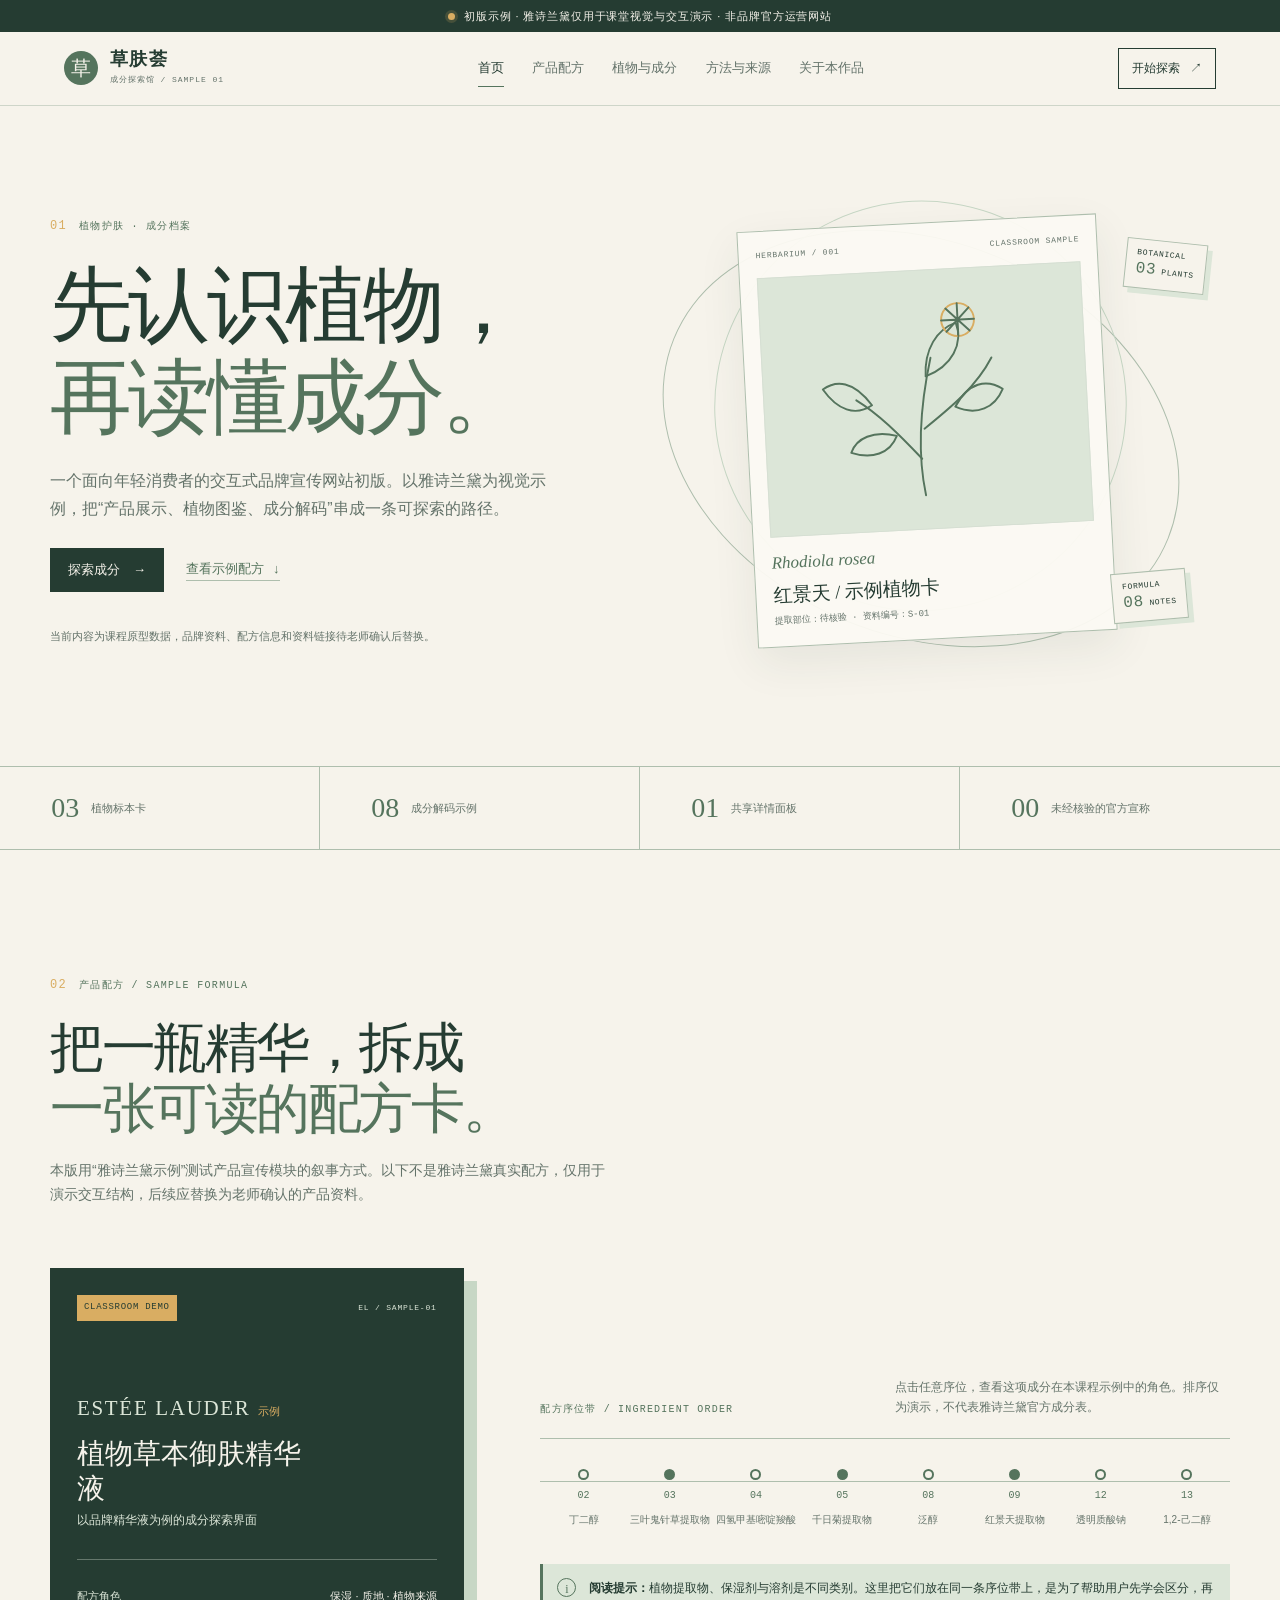
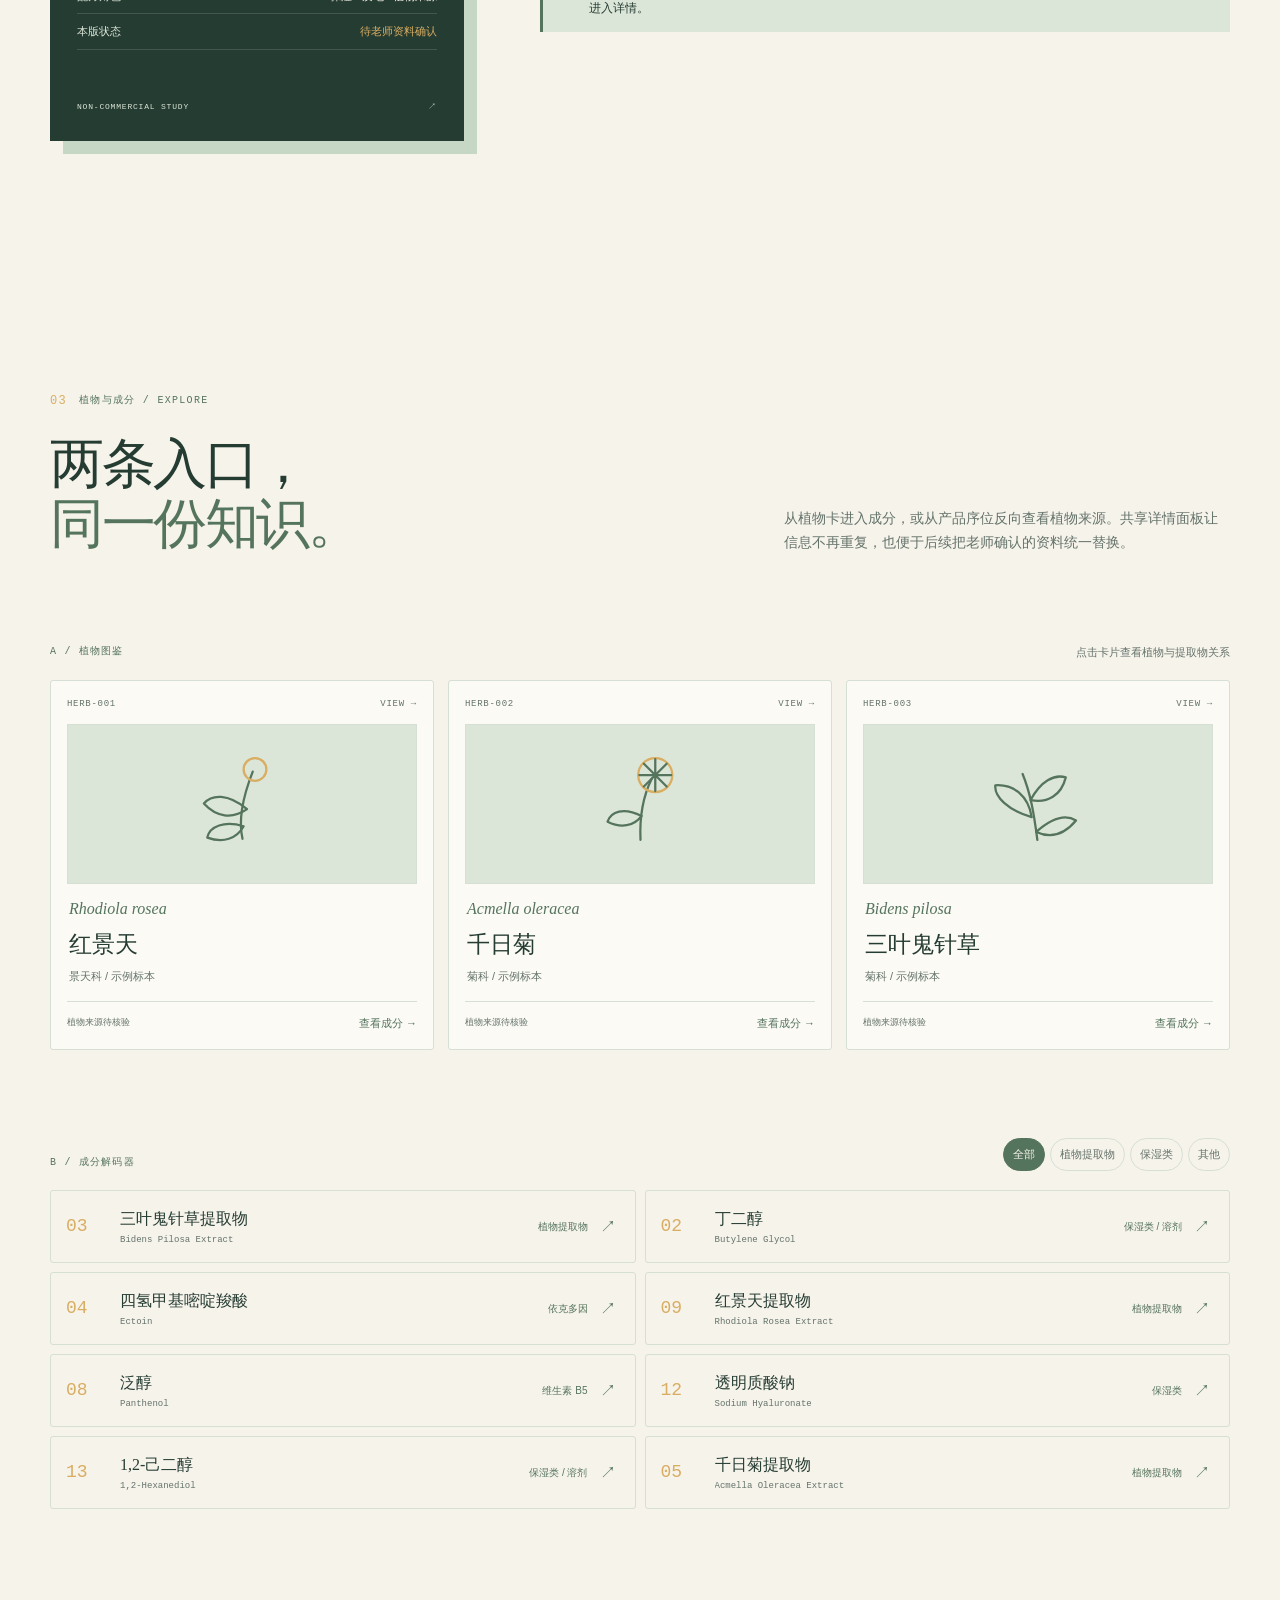
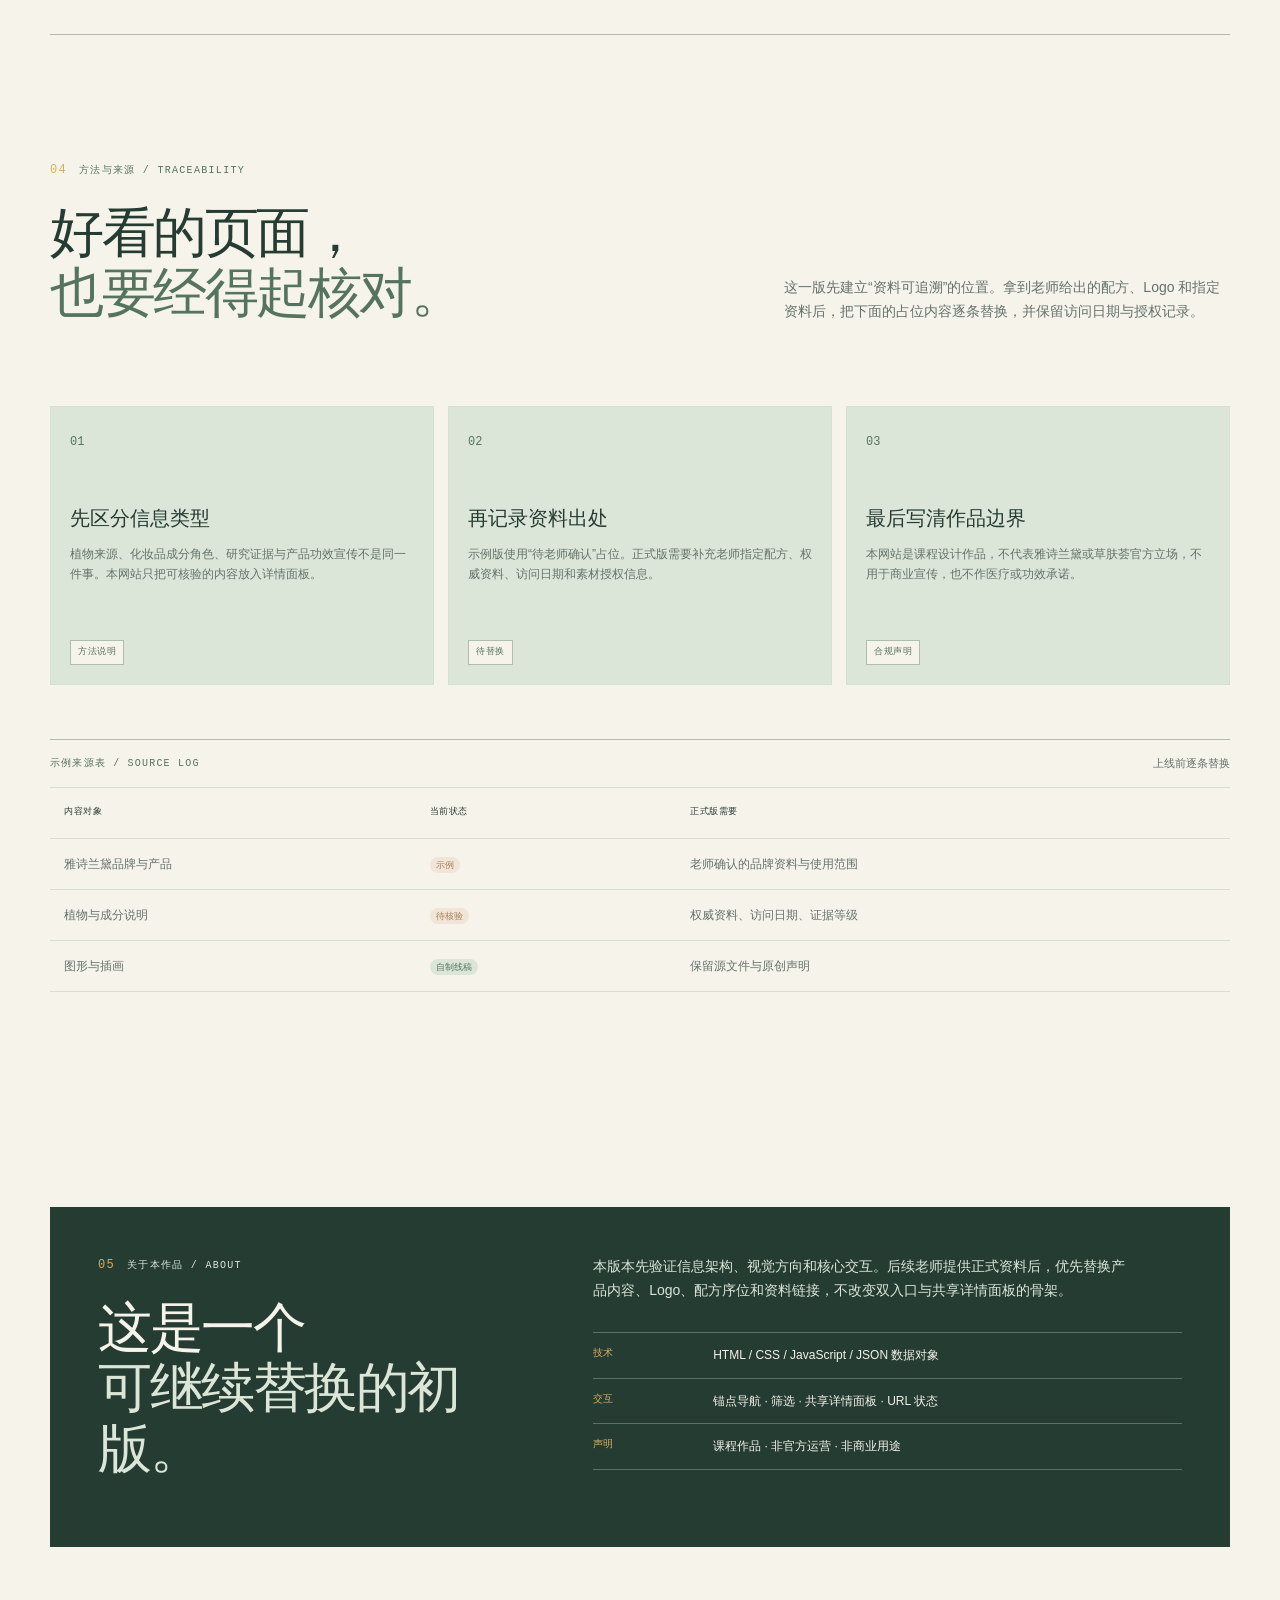
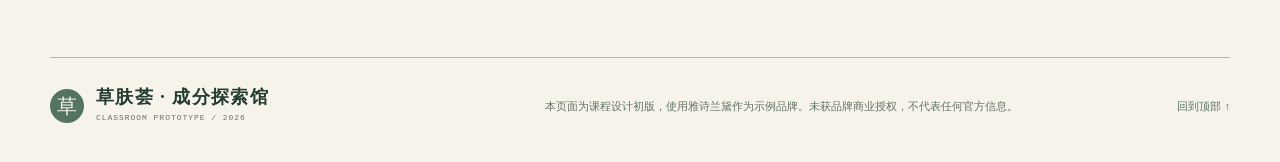
==== index.html @ 0774226e "Add files via upload" ====
<!doctype html>
<html lang="zh-CN">
  <head>
    <meta charset="utf-8" />
    <meta name="viewport" content="width=device-width, initial-scale=1" />
    <meta name="robots" content="noindex,nofollow" />
    <meta name="description" content="草肤荟·成分探索馆初版：以雅诗兰黛为示例的植物护肤品牌宣传网站交互原型。" />
    <title>草肤荟 · 成分探索馆｜初版示例</title>
    <link rel="stylesheet" href="styles.css" />
  </head>
  <body>
    <div class="demo-banner">
      <span class="status-dot" aria-hidden="true"></span>
      初版示例 · 雅诗兰黛仅用于课堂视觉与交互演示 · 非品牌官方运营网站
    </div>

    <header class="site-header" data-header>
      <a class="brand-lockup" href="#top" aria-label="回到首页">
        <span class="brand-mark" aria-hidden="true">草</span>
        <span>
          <strong>草肤荟</strong>
          <small>成分探索馆 / SAMPLE 01</small>
        </span>
      </a>
      <nav class="main-nav" aria-label="主导航">
        <a class="nav-link is-active" href="#top">首页</a>
        <a class="nav-link" href="#product">产品配方</a>
        <a class="nav-link" href="#explore">植物与成分</a>
        <a class="nav-link" href="#sources">方法与来源</a>
        <a class="nav-link" href="#about">关于本作品</a>
      </nav>
      <a class="header-cta" href="#explore">开始探索 <span aria-hidden="true">↗</span></a>
    </header>

    <main id="top">
      <section class="hero section-shell" data-section="top">
        <div class="hero-copy">
          <p class="eyebrow"><span>01</span> 植物护肤 · 成分档案</p>
          <h1>先认识植物，<br /><em>再读懂成分。</em></h1>
          <p class="hero-lead">
            一个面向年轻消费者的交互式品牌宣传网站初版。以雅诗兰黛为视觉示例，把“产品展示、植物图鉴、成分解码”串成一条可探索的路径。
          </p>
          <div class="hero-actions">
            <a class="button button-primary" href="#explore">探索成分 <span aria-hidden="true">→</span></a>
            <a class="text-link" href="#product">查看示例配方 <span aria-hidden="true">↓</span></a>
          </div>
          <p class="micro-note">当前内容为课程原型数据，品牌资料、配方信息和资料链接待老师确认后替换。</p>
        </div>
        <div class="hero-visual" aria-label="植物标本与成分标签示意图">
          <div class="specimen-card specimen-main">
            <div class="specimen-top"><span>HERBARIUM / 001</span><span>CLASSROOM SAMPLE</span></div>
            <div class="specimen-illustration" aria-hidden="true">
              <svg viewBox="0 0 260 230" role="img" aria-label="植物线稿示意">
                <path class="stem" d="M126 214 C119 170 124 124 138 72" />
                <path class="stem" d="M124 176 C101 149 81 127 59 112" />
                <path class="stem" d="M128 145 C157 124 184 104 201 75" />
                <path class="leaf" d="M75 118 C57 91 39 90 25 99 C39 121 57 129 75 118Z" />
                <path class="leaf" d="M99 151 C75 144 57 151 51 166 C72 174 91 169 99 151Z" />
                <path class="leaf" d="M161 124 C176 99 195 97 211 108 C202 127 183 135 161 124Z" />
                <path class="leaf" d="M132 91 C132 63 146 43 166 37 C173 59 160 82 132 91Z" />
                <circle class="flower" cx="168" cy="34" r="17" />
                <path class="flower-line" d="M168 17 V51 M151 34 H185 M156 22 L180 46 M180 22 L156 46" />
              </svg>
            </div>
            <div class="specimen-label">
              <span class="latin">Rhodiola rosea</span>
              <strong>红景天 / 示例植物卡</strong>
              <span>提取部位：待核验 · 资料编号：S-01</span>
            </div>
          </div>
          <div class="hero-tag tag-one">BOTANICAL<br /><b>03</b> PLANTS</div>
          <div class="hero-tag tag-two">FORMULA<br /><b>08</b> NOTES</div>
          <div class="hero-orbit orbit-one" aria-hidden="true"></div>
          <div class="hero-orbit orbit-two" aria-hidden="true"></div>
        </div>
      </section>

      <section class="signal-strip" aria-label="项目概览">
        <div class="signal-item"><strong>03</strong><span>植物标本卡</span></div>
        <div class="signal-item"><strong>08</strong><span>成分解码示例</span></div>
        <div class="signal-item"><strong>01</strong><span>共享详情面板</span></div>
        <div class="signal-item"><strong>00</strong><span>未经核验的官方宣称</span></div>
      </section>

      <section id="product" class="content-section section-shell" data-section="product">
        <div class="section-heading">
          <p class="eyebrow"><span>02</span> 产品配方 / SAMPLE FORMULA</p>
          <h2>把一瓶精华，拆成<br /><em>一张可读的配方卡。</em></h2>
          <p>本版用“雅诗兰黛示例”测试产品宣传模块的叙事方式。以下不是雅诗兰黛真实配方，仅用于演示交互结构，后续应替换为老师确认的产品资料。</p>
        </div>

        <div class="product-layout">
          <article class="formula-card">
            <div class="formula-head">
              <span class="label-chip">CLASSROOM DEMO</span>
              <span class="product-code">EL / SAMPLE-01</span>
            </div>
            <div class="formula-brand">ESTÉE LAUDER <span>示例</span></div>
            <h3>植物草本御肤精华液</h3>
            <p class="formula-subtitle">以品牌精华液为例的成分探索界面</p>
            <div class="formula-divider"></div>
            <div class="formula-meta"><span>配方角色</span><strong>保湿 · 质地 · 植物来源</strong></div>
            <div class="formula-meta"><span>本版状态</span><strong class="pending-text">待老师资料确认</strong></div>
            <div class="formula-foot"><span>NON-COMMERCIAL STUDY</span><span>↗</span></div>
          </article>

          <div class="formula-detail">
            <div class="detail-intro">
              <span class="section-kicker">配方序位带 / INGREDIENT ORDER</span>
              <p>点击任意序位，查看这项成分在本课程示例中的角色。排序仅为演示，不代表雅诗兰黛官方成分表。</p>
            </div>
            <div id="sequence-band" class="sequence-band" aria-label="示例成分序位"></div>
            <div class="formula-callout">
              <span class="callout-icon" aria-hidden="true">i</span>
              <p><strong>阅读提示：</strong>植物提取物、保湿剂与溶剂是不同类别。这里把它们放在同一条序位带上，是为了帮助用户先学会区分，再进入详情。</p>
            </div>
          </div>
        </div>
      </section>

      <section id="explore" class="content-section explore-section section-shell" data-section="explore">
        <div class="section-heading split-heading">
          <div>
            <p class="eyebrow"><span>03</span> 植物与成分 / EXPLORE</p>
            <h2>两条入口，<br /><em>同一份知识。</em></h2>
          </div>
          <p>从植物卡进入成分，或从产品序位反向查看植物来源。共享详情面板让信息不再重复，也便于后续把老师确认的资料统一替换。</p>
        </div>

        <div class="explore-block">
          <div class="block-heading"><span class="section-kicker">A / 植物图鉴</span><span class="block-note">点击卡片查看植物与提取物关系</span></div>
          <div id="plant-grid" class="plant-grid"></div>
        </div>

        <div class="explore-block ingredient-block">
          <div class="block-heading ingredient-heading">
            <span class="section-kicker">B / 成分解码器</span>
            <div class="filter-group" role="group" aria-label="成分筛选">
              <button class="filter-button is-active" type="button" data-filter="all">全部</button>
              <button class="filter-button" type="button" data-filter="plant">植物提取物</button>
              <button class="filter-button" type="button" data-filter="hydration">保湿类</button>
              <button class="filter-button" type="button" data-filter="other">其他</button>
            </div>
          </div>
          <div id="ingredient-grid" class="ingredient-grid"></div>
        </div>
      </section>

      <section id="sources" class="content-section sources-section section-shell" data-section="sources">
        <div class="section-heading split-heading">
          <div>
            <p class="eyebrow"><span>04</span> 方法与来源 / TRACEABILITY</p>
            <h2>好看的页面，<br /><em>也要经得起核对。</em></h2>
          </div>
          <p>这一版先建立“资料可追溯”的位置。拿到老师给出的配方、Logo 和指定资料后，把下面的占位内容逐条替换，并保留访问日期与授权记录。</p>
        </div>
        <div class="source-grid">
          <article class="source-card"><span class="source-index">01</span><h3>先区分信息类型</h3><p>植物来源、化妆品成分角色、研究证据与产品功效宣传不是同一件事。本网站只把可核验的内容放入详情面板。</p><span class="evidence-badge">方法说明</span></article>
          <article class="source-card"><span class="source-index">02</span><h3>再记录资料出处</h3><p>示例版使用“待老师确认”占位。正式版需要补充老师指定配方、权威资料、访问日期和素材授权信息。</p><span class="evidence-badge">待替换</span></article>
          <article class="source-card"><span class="source-index">03</span><h3>最后写清作品边界</h3><p>本网站是课程设计作品，不代表雅诗兰黛或草肤荟官方立场，不用于商业宣传，也不作医疗或功效承诺。</p><span class="evidence-badge">合规声明</span></article>
        </div>
        <div class="source-table-wrap">
          <div class="source-table-title"><span class="section-kicker">示例来源表 / SOURCE LOG</span><span>上线前逐条替换</span></div>
          <div class="source-table" role="table" aria-label="示例来源记录">
            <div class="source-row source-row-head" role="row"><span>内容对象</span><span>当前状态</span><span>正式版需要</span></div>
            <div class="source-row" role="row"><span>雅诗兰黛品牌与产品</span><span><b class="status-pill pending">示例</b></span><span>老师确认的品牌资料与使用范围</span></div>
            <div class="source-row" role="row"><span>植物与成分说明</span><span><b class="status-pill pending">待核验</b></span><span>权威资料、访问日期、证据等级</span></div>
            <div class="source-row" role="row"><span>图形与插画</span><span><b class="status-pill ready">自制线稿</b></span><span>保留源文件与原创声明</span></div>
          </div>
        </div>
      </section>

      <section id="about" class="content-section about-section section-shell" data-section="about">
        <div class="about-panel">
          <div>
            <p class="eyebrow"><span>05</span> 关于本作品 / ABOUT</p>
            <h2>这是一个<br /><em>可继续替换的初版。</em></h2>
          </div>
          <div class="about-copy">
            <p>本版本先验证信息架构、视觉方向和核心交互。后续老师提供正式资料后，优先替换产品内容、Logo、配方序位和资料链接，不改变双入口与共享详情面板的骨架。</p>
            <div class="about-list">
              <div><span>技术</span><strong>HTML / CSS / JavaScript / JSON 数据对象</strong></div>
              <div><span>交互</span><strong>锚点导航 · 筛选 · 共享详情面板 · URL 状态</strong></div>
              <div><span>声明</span><strong>课程作品 · 非官方运营 · 非商业用途</strong></div>
            </div>
          </div>
        </div>
      </section>
    </main>

    <footer class="site-footer section-shell">
      <div class="footer-brand"><span class="brand-mark" aria-hidden="true">草</span><div><strong>草肤荟 · 成分探索馆</strong><small>CLASSROOM PROTOTYPE / 2026</small></div></div>
      <p>本页面为课程设计初版，使用雅诗兰黛作为示例品牌。未获品牌商业授权，不代表任何官方信息。</p>
      <a href="#top" class="back-top">回到顶部 ↑</a>
    </footer>

    <div id="detail-backdrop" class="detail-backdrop" hidden>
      <section id="detail-panel" class="detail-panel" role="dialog" aria-modal="true" aria-labelledby="detail-title" tabindex="-1">
        <button id="detail-close" class="detail-close" type="button" aria-label="关闭详情">×</button>
        <div class="detail-panel-top"><span id="detail-kicker" class="section-kicker">COMPONENT NOTE</span><span id="detail-status" class="evidence-badge">示例资料</span></div>
        <h2 id="detail-title">成分详情</h2>
        <p id="detail-subtitle" class="detail-subtitle"></p>
        <div class="detail-grid">
          <div><span>配方角色</span><strong id="detail-role"></strong></div>
          <div><span>来源类型</span><strong id="detail-origin"></strong></div>
          <div><span>配方序位</span><strong id="detail-position"></strong></div>
          <div><span>关联植物</span><strong id="detail-plant"></strong></div>
        </div>
        <div class="detail-section"><span class="detail-label">一句话解码</span><p id="detail-plain"></p></div>
        <details class="detail-evidence"><summary>展开资料边界与证据说明</summary><p id="detail-evidence-copy"></p></details>
        <div class="detail-related"><span class="detail-label">下一步</span><button id="detail-related-button" class="button button-secondary" type="button">返回探索区 →</button></div>
      </section>
    </div>

    <noscript>
      <div class="noscript-note">本网站的筛选和详情面板需要启用 JavaScript；核心介绍与资料说明仍可直接阅读。</div>
    </noscript>
    <script src="data.js"></script>
    <script src="app.js"></script>
  </body>
</html>
---- styles.css ----
:root {
  --paper: #f6f3eb;
  --paper-deep: #eee9dd;
  --sage: #dce6d8;
  --sage-deep: #c7d7c5;
  --herb: #55745d;
  --forest: #253c32;
  --ink-muted: #64736a;
  --line: #d6dfd3;
  --line-strong: #aebead;
  --sun: #d9ad62;
  --danger: #a77e55;
  --shadow: 0 16px 44px rgba(37, 60, 50, 0.08);
  --serif: "Source Han Serif SC", "Noto Serif CJK SC", "Songti SC", SimSun, serif;
  --sans: "Microsoft YaHei", "PingFang SC", "Noto Sans CJK SC", Arial, sans-serif;
  --mono: "SFMono-Regular", Consolas, "Liberation Mono", monospace;
}

* { box-sizing: border-box; }
html { scroll-behavior: smooth; }
body { margin: 0; color: var(--forest); background: var(--paper); font-family: var(--sans); font-size: 16px; line-height: 1.7; }
body.modal-open { overflow: hidden; }
a { color: inherit; text-decoration: none; }
button { color: inherit; font: inherit; }
button:focus-visible, a:focus-visible, summary:focus-visible { outline: 3px solid rgba(217, 173, 98, 0.8); outline-offset: 3px; }

.demo-banner { min-height: 32px; display: flex; align-items: center; justify-content: center; gap: 9px; padding: 5px 18px; color: var(--paper); background: var(--forest); font-size: 11px; letter-spacing: 0.08em; text-align: center; }
.status-dot { width: 7px; height: 7px; border-radius: 50%; background: var(--sun); box-shadow: 0 0 0 3px rgba(217, 173, 98, 0.18); }
.site-header { position: sticky; z-index: 20; top: 0; display: flex; align-items: center; gap: 26px; min-height: 74px; padding: 12px clamp(20px, 5vw, 76px); background: rgba(246, 243, 235, 0.94); border-bottom: 1px solid rgba(174, 190, 173, 0.55); backdrop-filter: blur(14px); }
.brand-lockup, .footer-brand { display: flex; align-items: center; gap: 12px; min-width: max-content; }
.brand-mark { display: grid; place-items: center; width: 34px; height: 34px; color: var(--paper); background: var(--herb); border-radius: 50%; font-family: var(--serif); font-size: 20px; }
.brand-lockup strong, .footer-brand strong { display: block; font-family: var(--serif); font-size: 18px; line-height: 1.1; letter-spacing: 0.08em; }
.brand-lockup small, .footer-brand small { display: block; margin-top: 3px; color: var(--ink-muted); font-family: var(--mono); font-size: 8px; letter-spacing: 0.12em; }
.main-nav { display: flex; align-items: center; justify-content: center; gap: clamp(14px, 2.2vw, 32px); flex: 1; }
.nav-link { position: relative; padding: 8px 0; color: var(--ink-muted); font-size: 13px; transition: color 180ms ease; }
.nav-link::after { position: absolute; right: 0; bottom: 1px; left: 0; height: 1px; background: var(--herb); content: ""; transform: scaleX(0); transform-origin: left; transition: transform 180ms ease; }
.nav-link:hover, .nav-link.is-active { color: var(--forest); }
.nav-link.is-active::after { transform: scaleX(1); }
.header-cta { display: inline-flex; align-items: center; gap: 10px; padding: 9px 13px; border: 1px solid var(--forest); color: var(--forest); font-size: 12px; transition: color 160ms ease, background 160ms ease; }
.header-cta:hover { color: var(--paper); background: var(--forest); }
.section-shell { width: min(1180px, calc(100% - 48px)); margin: 0 auto; }
.hero { display: grid; grid-template-columns: minmax(0, 0.9fr) minmax(420px, 1.1fr); align-items: center; gap: clamp(28px, 6vw, 88px); min-height: 660px; padding-top: 72px; padding-bottom: 82px; }
.eyebrow { display: flex; align-items: center; gap: 12px; margin: 0 0 23px; color: var(--herb); font-family: var(--mono); font-size: 10px; letter-spacing: 0.13em; }
.eyebrow span { color: var(--sun); font-size: 12px; }
h1, h2, h3, p { margin-top: 0; }
h1, h2 { font-family: var(--serif); font-weight: 500; letter-spacing: -0.045em; line-height: 1.12; }
h1 { max-width: 600px; margin-bottom: 24px; font-size: clamp(48px, 6.4vw, 88px); }
h2 { margin-bottom: 20px; font-size: clamp(35px, 4.2vw, 58px); }
h1 em, h2 em { color: var(--herb); font-style: normal; }
.hero-lead { max-width: 520px; margin-bottom: 26px; color: var(--ink-muted); font-size: 16px; }
.hero-actions { display: flex; flex-wrap: wrap; align-items: center; gap: 22px; }
.button { display: inline-flex; align-items: center; justify-content: center; gap: 13px; min-height: 44px; padding: 10px 17px; border: 1px solid transparent; cursor: pointer; font-size: 13px; transition: transform 140ms ease, background 140ms ease, color 140ms ease, border 140ms ease; }
.button:hover { transform: translateY(-2px); }
.button-primary { color: var(--paper); background: var(--forest); }
.button-primary:hover { background: var(--herb); }
.button-secondary { color: var(--forest); background: transparent; border-color: var(--line-strong); }
.button-secondary:hover { background: var(--sage); border-color: var(--herb); }
.text-link { display: inline-flex; gap: 9px; align-items: center; color: var(--herb); font-size: 13px; border-bottom: 1px solid var(--line-strong); }
.micro-note { max-width: 500px; margin: 35px 0 0; color: var(--ink-muted); font-size: 11px; }
.hero-visual { position: relative; min-height: 500px; }
.specimen-card { position: absolute; z-index: 2; top: 50%; left: 50%; width: min(360px, 74%); padding: 17px; background: rgba(252, 250, 244, 0.94); border: 1px solid var(--line-strong); box-shadow: var(--shadow); transform: translate(-50%, -50%) rotate(-3deg); }
.specimen-top, .formula-head, .formula-foot { display: flex; align-items: center; justify-content: space-between; color: var(--ink-muted); font-family: var(--mono); font-size: 8px; letter-spacing: 0.1em; }
.specimen-illustration { display: grid; place-items: center; min-height: 260px; margin: 15px 0 12px; background: var(--sage); border: 1px solid var(--line); }
.specimen-illustration svg { width: 78%; max-height: 250px; }
.stem, .leaf, .flower-line { fill: none; stroke: var(--herb); stroke-linecap: round; stroke-linejoin: round; stroke-width: 2; }
.flower { fill: none; stroke: var(--sun); stroke-width: 2; }
.specimen-label { display: grid; gap: 2px; }
.specimen-label .latin { color: var(--herb); font-family: var(--serif); font-size: 17px; font-style: italic; }
.specimen-label strong { font-family: var(--serif); font-size: 19px; font-weight: 500; }
.specimen-label > span:last-child { color: var(--ink-muted); font-family: var(--mono); font-size: 9px; }
.hero-tag { position: absolute; z-index: 3; padding: 8px 10px; color: var(--forest); background: var(--paper); border: 1px solid var(--line-strong); font-family: var(--mono); font-size: 8px; letter-spacing: 0.08em; line-height: 1.35; box-shadow: 5px 5px 0 var(--sage); }
.hero-tag b { color: var(--herb); font-size: 16px; font-weight: 500; }
.tag-one { top: 12%; right: 4%; transform: rotate(6deg); }
.tag-two { right: 7%; bottom: 12%; transform: rotate(-5deg); }
.hero-orbit { position: absolute; border: 1px solid var(--line-strong); border-radius: 50%; pointer-events: none; }
.orbit-one { inset: 12% 7% 9% 5%; transform: rotate(22deg); }
.orbit-two { inset: 4% 17% 14% 15%; border-color: var(--sage-deep); transform: rotate(-25deg); }
.signal-strip { display: grid; grid-template-columns: repeat(4, 1fr); border-top: 1px solid var(--line-strong); border-bottom: 1px solid var(--line-strong); }
.signal-item { display: grid; grid-template-columns: auto 1fr; align-items: center; gap: 12px; min-height: 82px; padding: 12px clamp(16px, 4vw, 70px); border-right: 1px solid var(--line-strong); }
.signal-item:last-child { border-right: 0; }
.signal-item strong { color: var(--herb); font-family: var(--serif); font-size: 28px; font-weight: 500; }
.signal-item span { color: var(--ink-muted); font-size: 11px; }
.content-section { padding-top: 125px; padding-bottom: 125px; scroll-margin-top: 82px; }
.section-heading { max-width: 680px; }
.section-heading > p:last-child { max-width: 560px; color: var(--ink-muted); font-size: 14px; }
.split-heading { display: grid; grid-template-columns: minmax(0, 1fr) minmax(270px, 0.65fr); align-items: end; gap: 48px; max-width: none; }
.split-heading > p { margin-bottom: 20px; }
.product-layout { display: grid; grid-template-columns: minmax(260px, 0.75fr) minmax(0, 1.25fr); gap: clamp(30px, 6vw, 84px); margin-top: 62px; }
.formula-card { min-height: 410px; padding: 26px; color: var(--paper); background: var(--forest); border: 1px solid var(--forest); box-shadow: 13px 13px 0 var(--sage-deep); }
.formula-card .label-chip { padding: 5px 7px; color: var(--forest); background: var(--sun); font-size: 9px; letter-spacing: 0.08em; }
.formula-card .product-code { color: var(--sage); }
.formula-brand { margin-top: 70px; color: var(--sage); font-family: var(--serif); font-size: 21px; letter-spacing: 0.08em; }
.formula-brand span { color: var(--sun); font-family: var(--sans); font-size: 11px; letter-spacing: 0; }
.formula-card h3 { max-width: 250px; margin: 10px 0 4px; font-family: var(--serif); font-size: 28px; font-weight: 500; line-height: 1.25; }
.formula-subtitle { margin-bottom: 28px; color: var(--sage); font-size: 12px; }
.formula-divider { height: 1px; margin-bottom: 19px; background: rgba(220, 230, 216, 0.35); }
.formula-meta { display: flex; justify-content: space-between; gap: 18px; padding: 8px 0; border-bottom: 1px solid rgba(220, 230, 216, 0.16); color: var(--sage); font-size: 11px; }
.formula-meta strong { color: var(--paper); font-weight: 500; text-align: right; }
.formula-meta .pending-text { color: var(--sun); }
.formula-foot { margin-top: 50px; color: var(--sage); }
.formula-detail { align-self: center; }
.section-kicker { color: var(--herb); font-family: var(--mono); font-size: 10px; letter-spacing: 0.12em; }
.detail-intro { display: flex; align-items: end; justify-content: space-between; gap: 22px; padding-bottom: 20px; border-bottom: 1px solid var(--line-strong); }
.detail-intro p { max-width: 335px; margin: 0; color: var(--ink-muted); font-size: 12px; }
.sequence-band { display: grid; grid-template-columns: repeat(8, 1fr); position: relative; gap: 0; padding: 30px 0 24px; }
.sequence-band::before { position: absolute; top: 42px; right: 0; left: 0; height: 1px; background: var(--line-strong); content: ""; }
.sequence-node { position: relative; z-index: 1; display: grid; justify-items: center; gap: 7px; min-width: 0; padding: 0 3px; background: transparent; border: 0; cursor: pointer; text-align: center; }
.sequence-dot { width: 11px; height: 11px; border: 2px solid var(--herb); border-radius: 50%; background: var(--paper); transition: transform 150ms ease, background 150ms ease; }
.sequence-node:hover .sequence-dot, .sequence-node:focus-visible .sequence-dot { background: var(--sun); transform: scale(1.35); }
.sequence-node.is-plant .sequence-dot { background: var(--herb); }
.sequence-number { color: var(--herb); font-family: var(--mono); font-size: 10px; }
.sequence-name { overflow: hidden; width: 100%; color: var(--ink-muted); font-size: 10px; text-overflow: ellipsis; white-space: nowrap; }
.formula-callout { display: flex; gap: 13px; margin-top: 12px; padding: 14px; background: var(--sage); border-left: 3px solid var(--herb); }
.callout-icon { display: grid; flex: 0 0 19px; place-items: center; width: 19px; height: 19px; border: 1px solid var(--herb); border-radius: 50%; color: var(--herb); font-family: var(--serif); font-size: 12px; }
.formula-callout p { margin: 0; color: var(--forest); font-size: 12px; }
.formula-callout strong { font-weight: 700; }
.explore-section { background: var(--paper); }
.explore-block { margin-top: 68px; }
.block-heading { display: flex; align-items: center; justify-content: space-between; gap: 20px; margin-bottom: 19px; }
.block-note { color: var(--ink-muted); font-size: 11px; }
.plant-grid { display: grid; grid-template-columns: repeat(3, 1fr); gap: 14px; }
.plant-card { display: grid; min-height: 350px; padding: 16px; color: var(--forest); background: #fbfaf5; border: 1px solid var(--line); border-radius: 3px; cursor: pointer; text-align: left; transition: transform 140ms ease, border 140ms ease, box-shadow 140ms ease; }
.plant-card:hover { border-color: var(--herb); box-shadow: 8px 8px 0 var(--sage); transform: translateY(-3px); }
.plant-card-top, .plant-card-foot { display: flex; align-items: center; justify-content: space-between; color: var(--ink-muted); font-family: var(--mono); font-size: 9px; letter-spacing: 0.08em; }
.plant-art { display: grid; place-items: center; min-height: 160px; margin: 11px 0; background: var(--sage); border: 1px solid var(--line); }
.plant-icon { width: 125px; height: 115px; }
.mini-stem, .mini-leaf, .mini-flower-line { fill: none; stroke: var(--herb); stroke-linecap: round; stroke-linejoin: round; stroke-width: 2; }
.mini-flower { fill: none; stroke: var(--sun); stroke-width: 2; }
.plant-card-copy { display: grid; gap: 3px; padding: 0 2px 16px; }
.plant-card-copy em { color: var(--herb); font-family: var(--serif); font-size: 16px; }
.plant-card-copy strong { font-family: var(--serif); font-size: 23px; font-weight: 500; }
.plant-card-copy span { color: var(--ink-muted); font-size: 11px; }
.plant-card-foot { padding-top: 12px; border-top: 1px solid var(--line); letter-spacing: 0; }
.plant-card-foot b { color: var(--herb); font-family: var(--sans); font-size: 11px; font-weight: 500; }
.ingredient-block { margin-top: 88px; }
.ingredient-heading { align-items: end; }
.filter-group { display: flex; flex-wrap: wrap; justify-content: end; gap: 5px; }
.filter-button { padding: 6px 9px; color: var(--ink-muted); background: transparent; border: 1px solid var(--line); border-radius: 999px; cursor: pointer; font-size: 11px; }
.filter-button:hover, .filter-button.is-active { color: var(--paper); background: var(--herb); border-color: var(--herb); }
.ingredient-grid { display: grid; grid-template-columns: repeat(2, 1fr); gap: 9px; }
.ingredient-card { display: grid; grid-template-columns: 42px 1fr auto 20px; align-items: center; gap: 12px; min-height: 73px; padding: 13px 15px; background: transparent; border: 1px solid var(--line); border-radius: 3px; cursor: pointer; text-align: left; transition: border 140ms ease, background 140ms ease, transform 140ms ease; }
.ingredient-card:hover { background: #fbfaf5; border-color: var(--herb); transform: translateX(2px); }
.ingredient-index { color: var(--sun); font-family: var(--mono); font-size: 18px; }
.ingredient-main { display: grid; gap: 1px; min-width: 0; }
.ingredient-main strong { overflow: hidden; font-family: var(--serif); font-size: 16px; font-weight: 500; text-overflow: ellipsis; white-space: nowrap; }
.ingredient-main em { overflow: hidden; color: var(--ink-muted); font-family: var(--mono); font-size: 9px; font-style: normal; text-overflow: ellipsis; white-space: nowrap; }
.ingredient-tag { color: var(--herb); font-size: 10px; white-space: nowrap; }
.ingredient-arrow { color: var(--herb); font-size: 16px; }
.sources-section { border-top: 1px solid var(--line-strong); }
.source-grid { display: grid; grid-template-columns: repeat(3, 1fr); gap: 14px; margin-top: 62px; }
.source-card { min-height: 235px; padding: 19px; background: var(--sage); border: 1px solid var(--line); }
.source-index { color: var(--herb); font-family: var(--mono); font-size: 12px; }
.source-card h3 { margin: 48px 0 9px; font-family: var(--serif); font-size: 20px; font-weight: 500; }
.source-card p { min-height: 75px; margin-bottom: 16px; color: var(--ink-muted); font-size: 12px; }
.evidence-badge { display: inline-flex; width: max-content; padding: 4px 7px; color: var(--herb); background: var(--paper); border: 1px solid var(--line-strong); font-family: var(--mono); font-size: 9px; letter-spacing: 0.06em; }
.source-table-wrap { margin-top: 54px; border-top: 1px solid var(--line-strong); }
.source-table-title { display: flex; align-items: center; justify-content: space-between; padding: 14px 0; color: var(--ink-muted); font-size: 11px; }
.source-table { border-top: 1px solid var(--line); }
.source-row { display: grid; grid-template-columns: 1fr 0.7fr 1.5fr; gap: 15px; align-items: center; min-height: 51px; padding: 10px 14px; border-bottom: 1px solid var(--line); color: var(--ink-muted); font-size: 12px; }
.source-row-head { color: var(--forest); font-family: var(--mono); font-size: 9px; letter-spacing: 0.06em; }
.status-pill { padding: 3px 6px; border-radius: 999px; font-size: 9px; font-weight: 500; }
.status-pill.pending { color: var(--danger); background: #f0e5d7; }
.status-pill.ready { color: var(--herb); background: var(--sage); }
.about-section { padding-top: 90px; padding-bottom: 110px; }
.about-panel { display: grid; grid-template-columns: minmax(0, 0.85fr) minmax(0, 1.15fr); gap: 60px; padding: 48px; background: var(--forest); color: var(--paper); }
.about-panel .eyebrow { color: var(--sage); }
.about-panel .eyebrow span { color: var(--sun); }
.about-panel h2 em { color: var(--sage); }
.about-copy > p { max-width: 540px; color: var(--sage); font-size: 14px; }
.about-list { margin-top: 30px; border-top: 1px solid rgba(220, 230, 216, 0.3); }
.about-list div { display: grid; grid-template-columns: 100px 1fr; gap: 20px; padding: 12px 0; border-bottom: 1px solid rgba(220, 230, 216, 0.3); }
.about-list span { color: var(--sun); font-family: var(--mono); font-size: 10px; }
.about-list strong { color: var(--paper); font-size: 12px; font-weight: 400; }
.site-footer { display: grid; grid-template-columns: 1fr 1.3fr auto; align-items: center; gap: 40px; padding-top: 30px; padding-bottom: 38px; border-top: 1px solid var(--line-strong); }
.site-footer p { max-width: 480px; margin: 0; color: var(--ink-muted); font-size: 11px; }
.back-top { color: var(--herb); font-size: 11px; }
.detail-backdrop { position: fixed; z-index: 50; inset: 0; display: grid; place-items: center; padding: 24px; background: rgba(37, 60, 50, 0.55); }
.detail-backdrop[hidden] { display: none; }
.detail-panel { position: relative; width: min(600px, 100%); max-height: min(720px, calc(100vh - 48px)); overflow: auto; padding: clamp(24px, 5vw, 42px); background: var(--paper); border: 1px solid var(--line-strong); box-shadow: 16px 16px 0 rgba(37, 60, 50, 0.22); }
.detail-close { position: absolute; top: 13px; right: 16px; display: grid; place-items: center; width: 32px; height: 32px; color: var(--forest); background: transparent; border: 1px solid var(--line-strong); cursor: pointer; font-size: 23px; line-height: 1; }
.detail-close:hover { color: var(--paper); background: var(--forest); }
.detail-panel-top { display: flex; align-items: center; justify-content: space-between; gap: 16px; padding-right: 44px; }
.detail-panel h2 { max-width: 440px; margin: 34px 0 4px; font-size: clamp(32px, 5vw, 50px); }
.detail-subtitle { margin-bottom: 28px; color: var(--herb); font-family: var(--mono); font-size: 11px; }
.detail-grid { display: grid; grid-template-columns: repeat(2, 1fr); border-top: 1px solid var(--line-strong); border-left: 1px solid var(--line-strong); }
.detail-grid > div { display: grid; gap: 3px; min-height: 76px; padding: 12px; border-right: 1px solid var(--line-strong); border-bottom: 1px solid var(--line-strong); }
.detail-grid span, .detail-label { color: var(--ink-muted); font-family: var(--mono); font-size: 9px; letter-spacing: 0.08em; }
.detail-grid strong { color: var(--forest); font-family: var(--serif); font-size: 16px; font-weight: 500; }
.detail-section { margin-top: 24px; padding: 16px; background: var(--sage); border-left: 3px solid var(--herb); }
.detail-section p { margin: 7px 0 0; font-size: 14px; }
.detail-evidence { margin-top: 19px; border-bottom: 1px solid var(--line-strong); }
.detail-evidence summary { padding: 12px 0; color: var(--herb); cursor: pointer; font-size: 12px; }
.detail-evidence p { padding-bottom: 8px; color: var(--ink-muted); font-size: 12px; }
.detail-related { display: flex; align-items: center; justify-content: space-between; gap: 18px; margin-top: 22px; }
.noscript-note { padding: 16px; color: var(--paper); background: var(--forest); text-align: center; }

@media (max-width: 920px) {
  .site-header { flex-wrap: wrap; gap: 10px 18px; }
  .main-nav { order: 3; flex-basis: 100%; justify-content: flex-start; overflow-x: auto; padding: 4px 0 1px; }
  .header-cta { margin-left: auto; }
  .hero { grid-template-columns: 1fr; min-height: auto; padding-top: 58px; }
  .hero-visual { min-height: 520px; }
  .split-heading { grid-template-columns: 1fr; gap: 0; }
  .product-layout { grid-template-columns: 1fr; }
  .formula-card { max-width: 500px; }
  .about-panel { grid-template-columns: 1fr; gap: 10px; }
  .site-footer { grid-template-columns: 1fr 1fr; }
  .back-top { justify-self: end; }
}

@media (max-width: 640px) {
  .section-shell { width: min(100% - 30px, 1180px); }
  .demo-banner { font-size: 9px; }
  .site-header { padding: 10px 15px; }
  .brand-lockup strong { font-size: 16px; }
  .header-cta { padding: 7px 9px; font-size: 10px; }
  .main-nav { gap: 18px; }
  .nav-link { font-size: 11px; white-space: nowrap; }
  .hero { padding-top: 42px; padding-bottom: 56px; }
  h1 { font-size: clamp(44px, 14vw, 68px); }
  .hero-lead { font-size: 14px; }
  .hero-visual { min-height: 410px; }
  .specimen-card { width: min(330px, 80%); }
  .specimen-illustration { min-height: 210px; }
  .hero-tag { font-size: 7px; }
  .tag-one { top: 5%; right: 0; }
  .tag-two { right: 0; bottom: 5%; }
  .signal-strip { grid-template-columns: repeat(2, 1fr); }
  .signal-item { min-height: 68px; padding: 10px 13px; border-bottom: 1px solid var(--line-strong); }
  .signal-item:nth-child(2) { border-right: 0; }
  .signal-item:nth-child(3), .signal-item:nth-child(4) { border-bottom: 0; }
  .content-section { padding-top: 82px; padding-bottom: 82px; }
  h2 { font-size: 39px; }
  .product-layout { margin-top: 40px; }
  .formula-card { min-height: 370px; padding: 20px; }
  .formula-brand { margin-top: 46px; }
  .formula-foot { margin-top: 34px; }
  .detail-intro { display: block; }
  .detail-intro p { margin-top: 12px; }
  .sequence-band { grid-template-columns: repeat(4, 1fr); gap: 21px 0; }
  .sequence-band::before { top: 42px; }
  .sequence-node:nth-child(n + 5) { margin-top: 11px; }
  .plant-grid, .source-grid, .ingredient-grid { grid-template-columns: 1fr; }
  .plant-card { min-height: 320px; }
  .ingredient-heading { display: block; }
  .filter-group { justify-content: flex-start; margin-top: 14px; }
  .source-card { min-height: 200px; }
  .source-card h3 { margin-top: 30px; }
  .source-row { grid-template-columns: 1fr 0.7fr; }
  .source-row span:last-child { grid-column: 1 / -1; padding-top: 5px; }
  .source-row-head span:last-child { display: none; }
  .about-panel { padding: 28px 22px; }
  .about-list div { grid-template-columns: 80px 1fr; gap: 10px; }
  .site-footer { grid-template-columns: 1fr; gap: 20px; padding-top: 24px; }
  .back-top { justify-self: start; }
  .detail-backdrop { align-items: end; padding: 0; }
  .detail-panel { width: 100%; max-height: 88vh; padding: 28px 20px 24px; border-bottom: 0; box-shadow: 0 -12px 35px rgba(37, 60, 50, 0.18); }
  .detail-panel h2 { margin-top: 27px; }
  .detail-related { align-items: stretch; flex-direction: column; }
  .detail-related .button { width: 100%; }
}

@media (prefers-reduced-motion: reduce) {
  *, *::before, *::after { scroll-behavior: auto !important; transition-duration: 0.001ms !important; animation-duration: 0.001ms !important; }
}
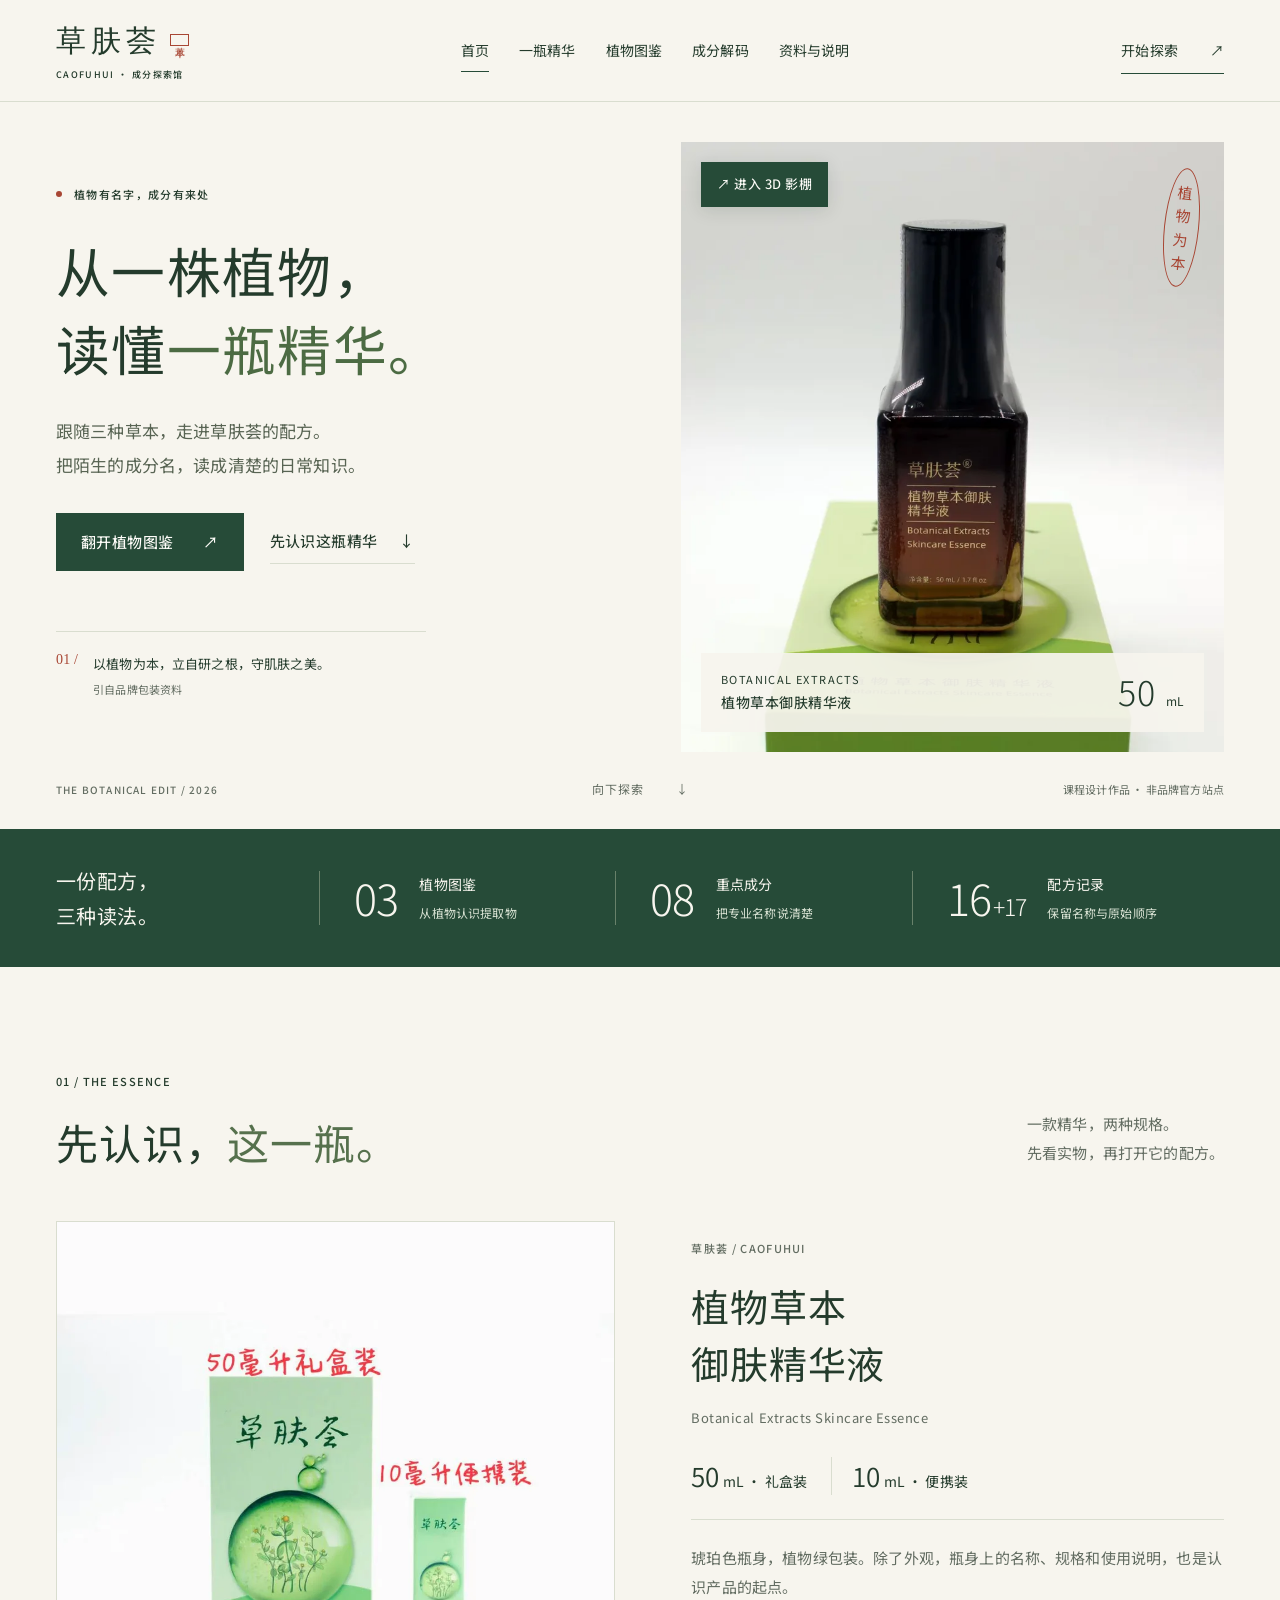
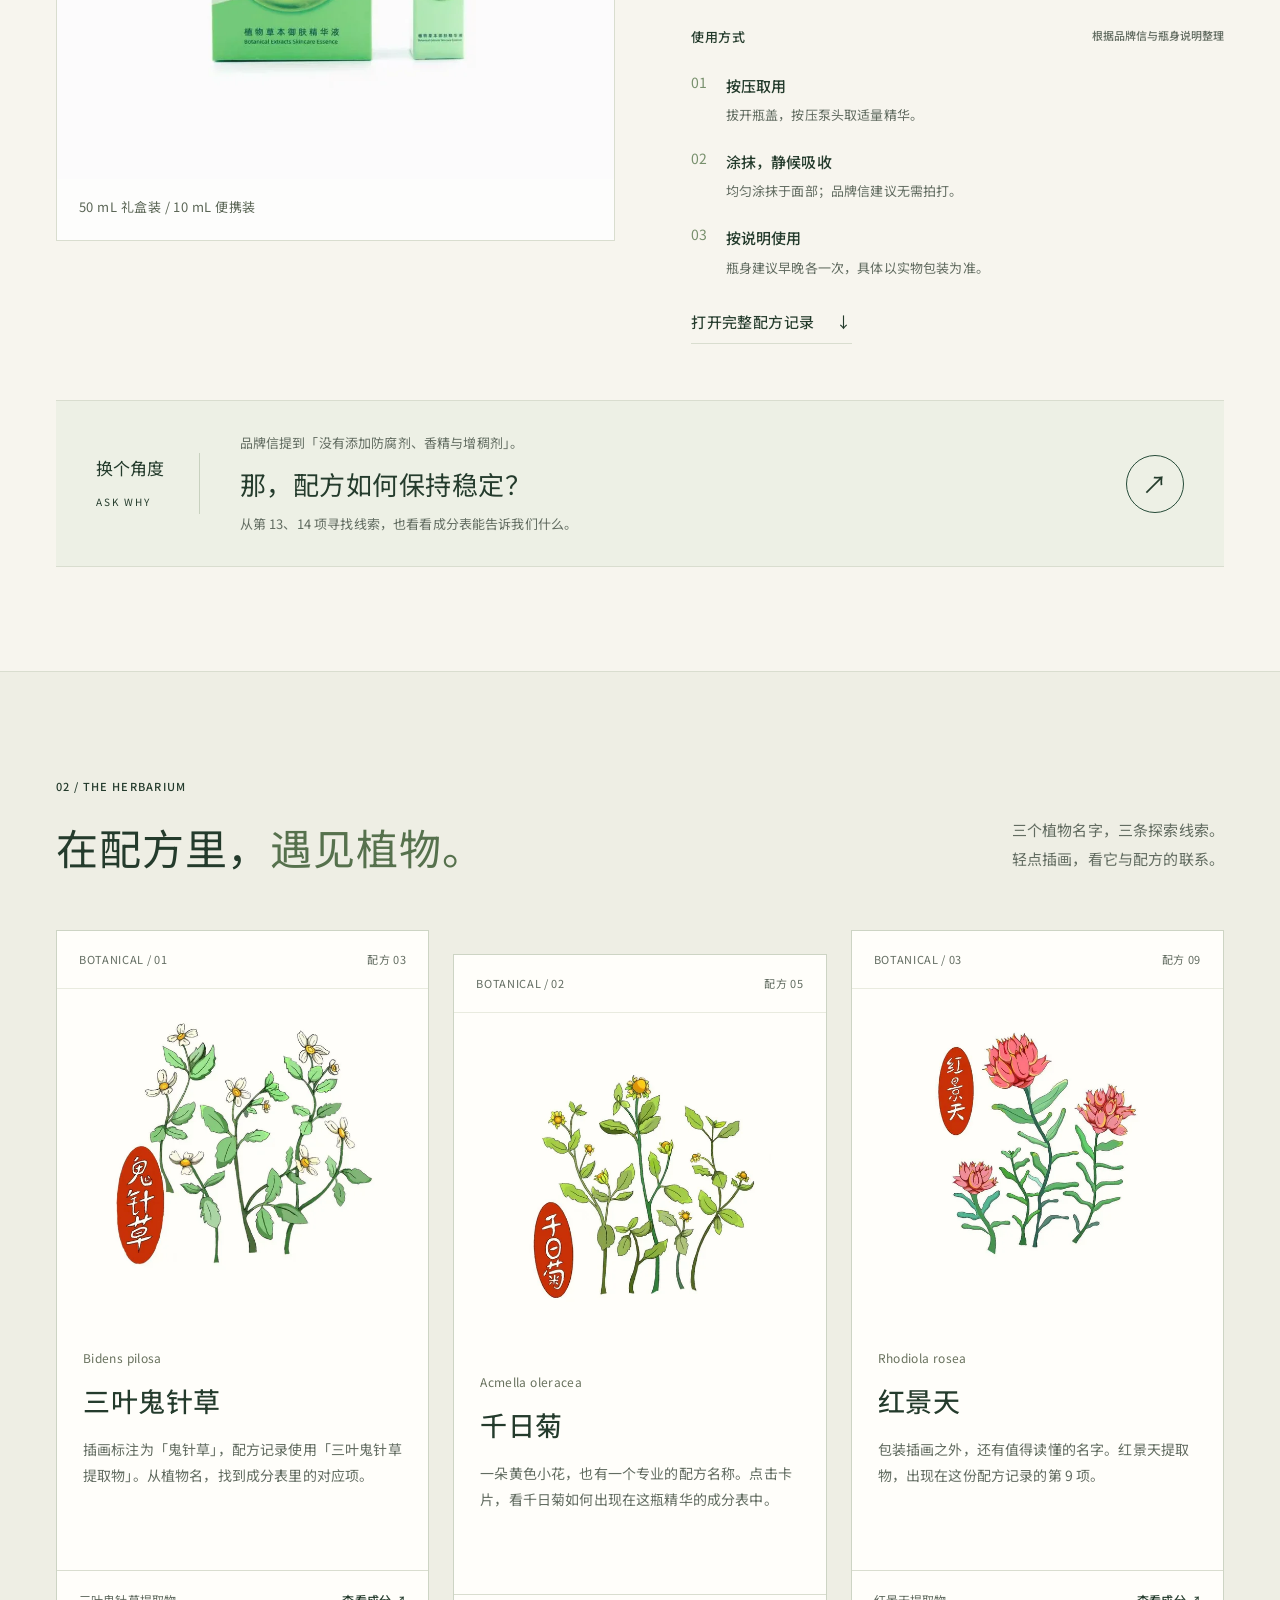
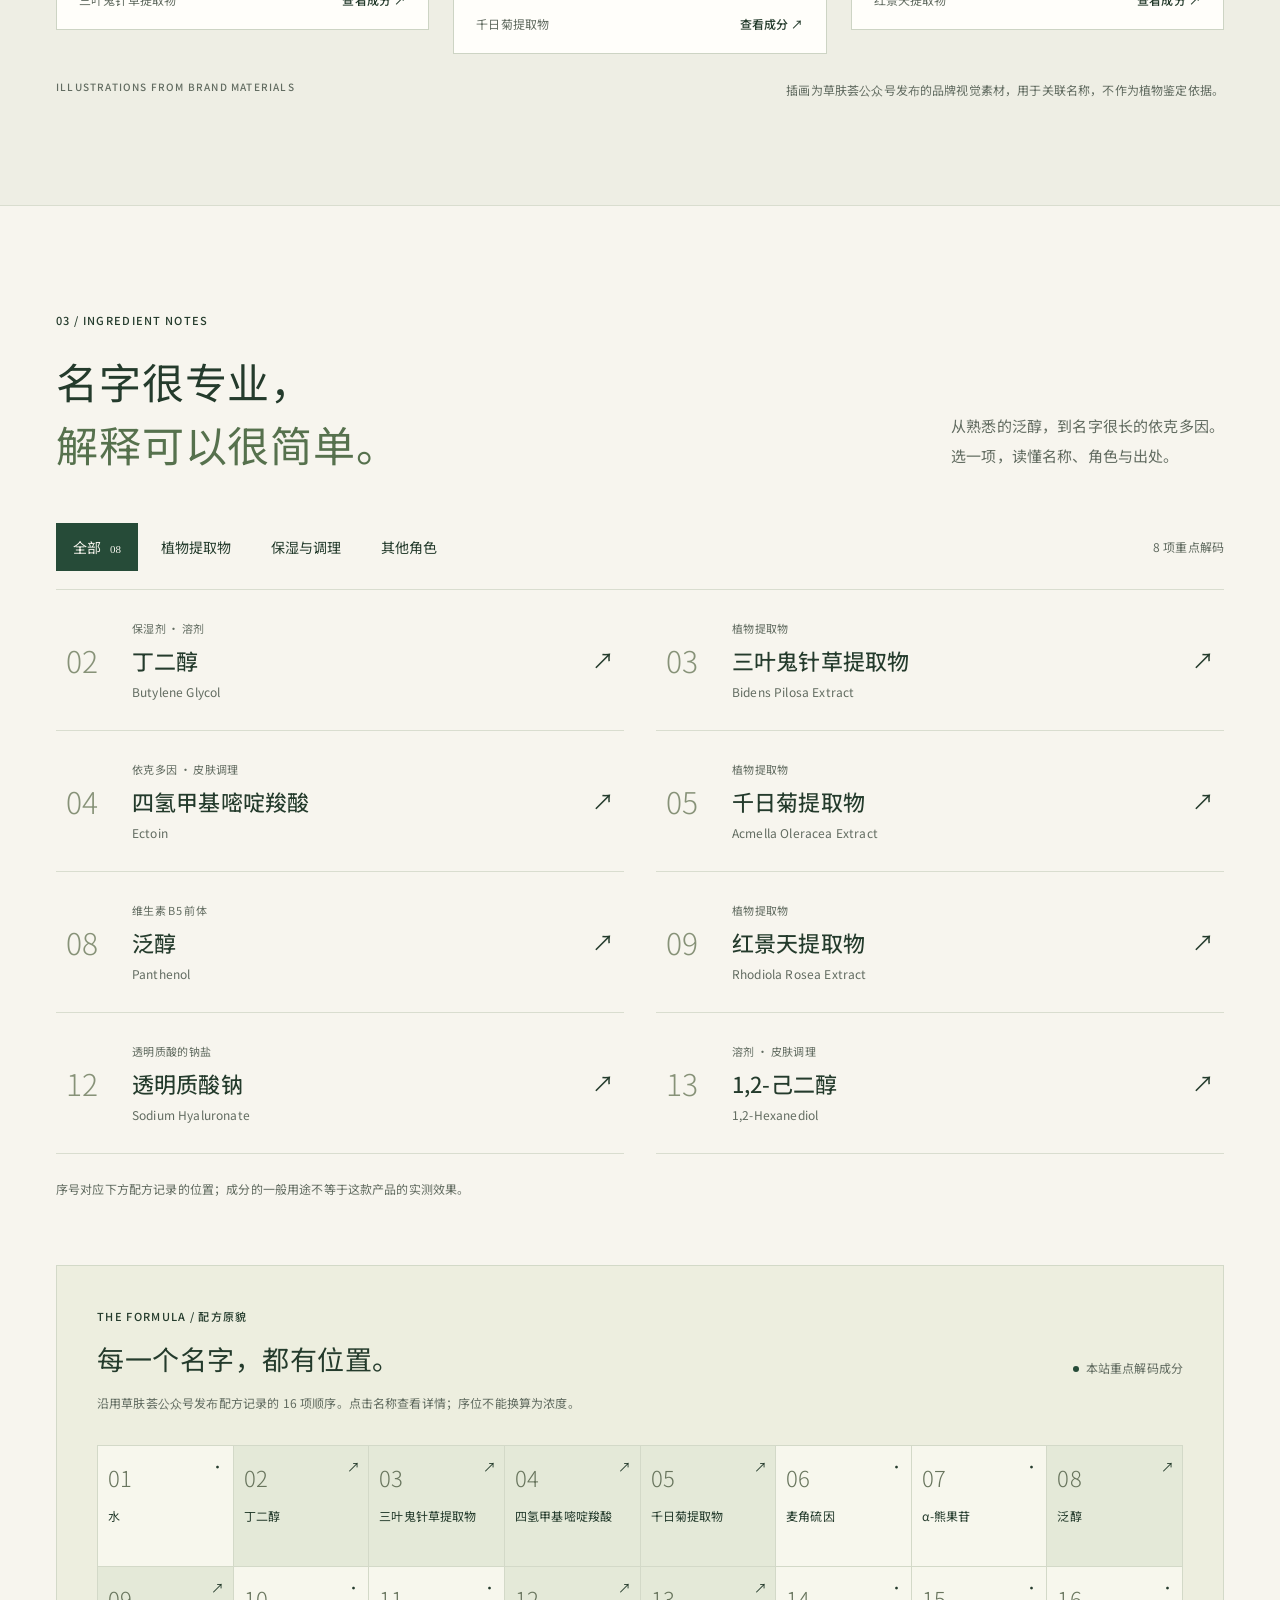
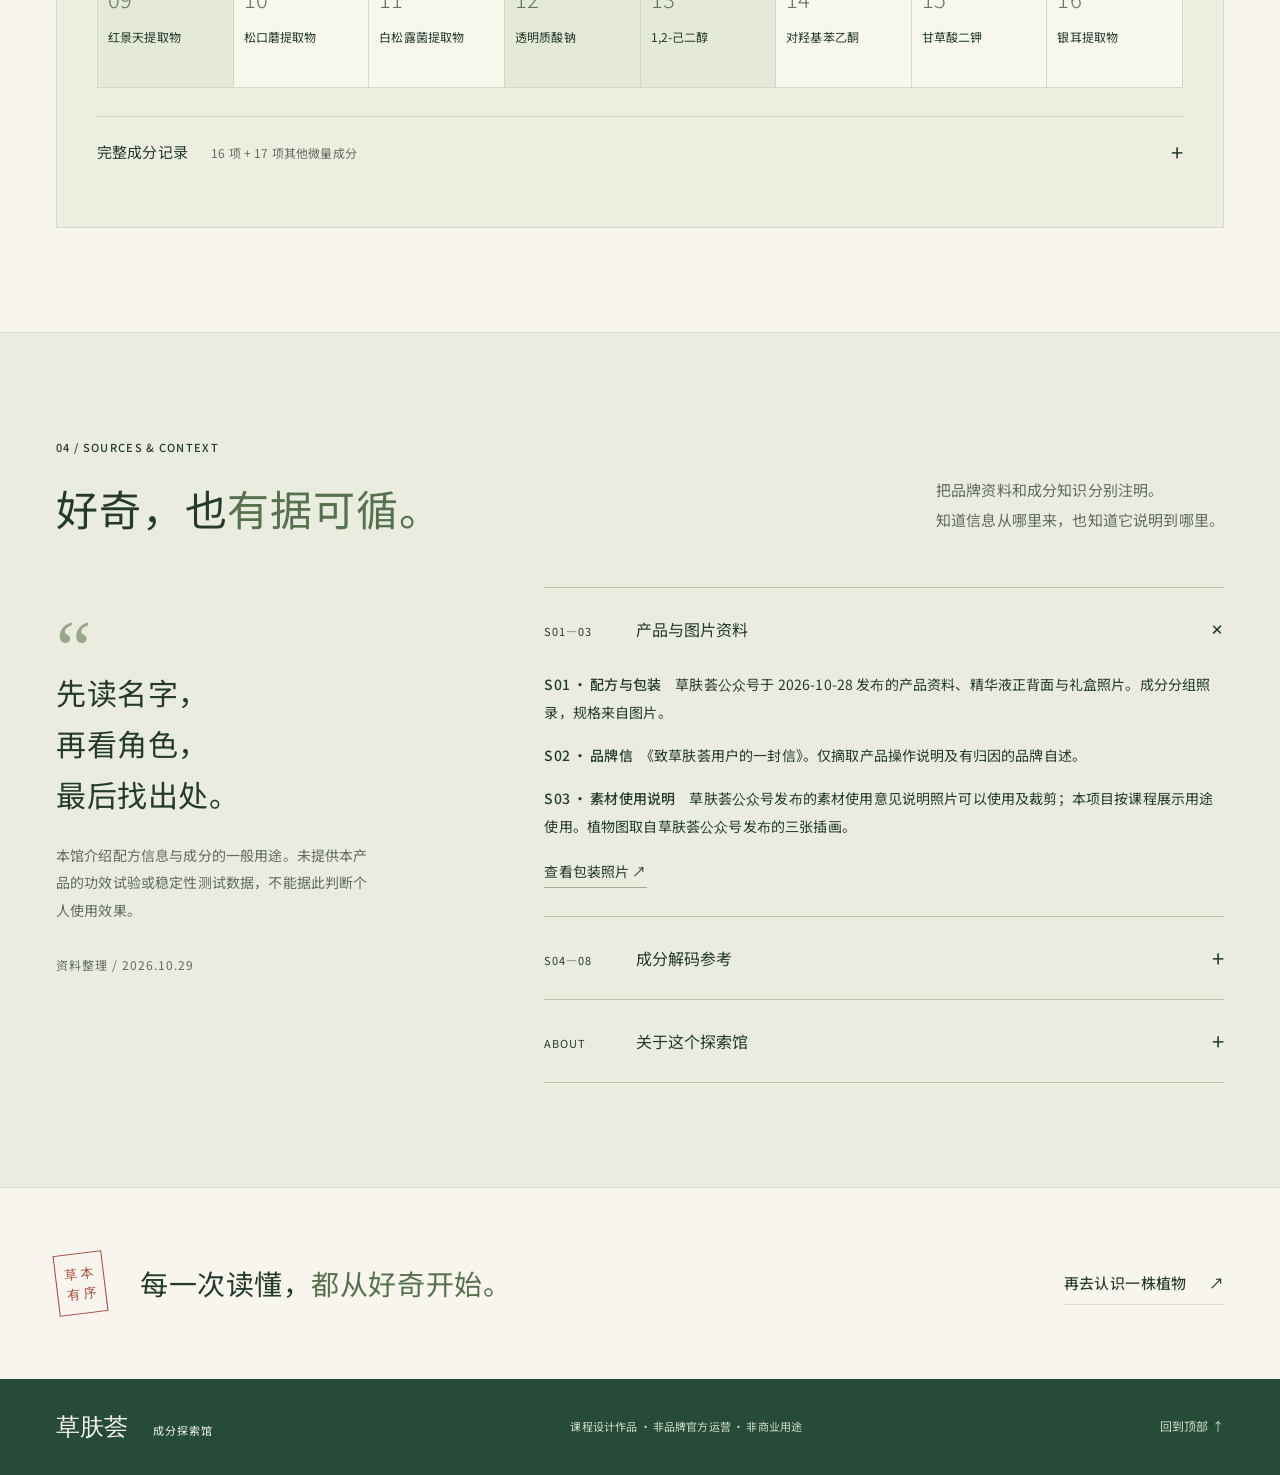
==== commit 55409247: "Add files via upload" ====
--- a/index.html
+++ b/index.html
@@ -1,221 +1,133 @@
 <!doctype html>
 <html lang="zh-CN">
-  <head>
-    <meta charset="utf-8" />
-    <meta name="viewport" content="width=device-width, initial-scale=1" />
-    <meta name="robots" content="noindex,nofollow" />
-    <meta name="description" content="草肤荟·成分探索馆初版：以雅诗兰黛为示例的植物护肤品牌宣传网站交互原型。" />
-    <title>草肤荟 · 成分探索馆｜初版示例</title>
-    <link rel="stylesheet" href="styles.css" />
-  </head>
-  <body>
-    <div class="demo-banner">
-      <span class="status-dot" aria-hidden="true"></span>
-      初版示例 · 雅诗兰黛仅用于课堂视觉与交互演示 · 非品牌官方运营网站
+<head>
+  <meta charset="utf-8">
+  <meta name="viewport" content="width=device-width, initial-scale=1">
+  <meta name="robots" content="noindex,nofollow">
+  <meta name="description" content="草肤荟·成分探索馆：从三种草本植物出发，认识植物草本御肤精华液，探索配方中的八项成分。">
+  <meta name="theme-color" content="#264b38">
+  <title>草肤荟 · 成分探索馆｜从植物，读懂配方</title>
+  <link rel="icon" href="assets/favicon.svg" type="image/svg+xml">
+  <link rel="preload" href="assets/images/serum/front.webp" as="image">
+  <link rel="preload" href="assets/fonts/cfh-sans-sc.woff" as="font" type="font/woff" crossorigin>
+  <link rel="stylesheet" href="styles.css">
+  <link rel="stylesheet" href="typography.css?v=1.3">
+  <script src="data.js" defer></script>
+  <script src="app.js?v=1.3" defer></script>
+</head>
+<body>
+  <a class="skip-link" href="#main">跳转到正文</a>
+  <header class="site-header">
+    <div class="header-inner wrap">
+      <a class="brand" href="#top" aria-label="草肤荟，回到首页"><span class="brand-name">草肤荟<span class="brand-seal" aria-hidden="true">草本</span></span><span class="brand-sub">CAOFUHUI · 成分探索馆</span></a>
+      <nav class="main-nav" id="main-nav" aria-label="主导航">
+        <a class="nav-link is-active" href="#top" aria-current="location">首页</a><a class="nav-link" href="#product">一瓶精华</a><a class="nav-link" href="#plants">植物图鉴</a><a class="nav-link" href="#ingredients">成分解码</a><a class="nav-link" href="#sources">资料与说明</a>
+      </nav>
+      <a class="header-cta" href="#ingredients">开始探索 <span aria-hidden="true">↗</span></a>
+      <button class="menu-toggle" type="button" aria-expanded="false" aria-controls="main-nav" aria-label="展开导航"><span></span><span></span></button>
     </div>
+  </header>
+  <main id="main">
+    <section class="hero wrap" id="top" data-section="top">
+      <div class="hero-copy">
+        <p class="eyebrow"><span class="red-dot"></span> 植物有名字，成分有来处</p>
+        <h1>从一株植物，<br>读懂<em>一瓶精华。</em></h1>
+        <p class="hero-lead">跟随三种草本，走进草肤荟的配方。<br>把陌生的成分名，读成清楚的日常知识。</p>
+        <div class="hero-actions"><a class="button button-primary" href="#plants">翻开植物图鉴 <span aria-hidden="true">↗</span></a><a class="text-link" href="#product">先认识这瓶精华 <span aria-hidden="true">↓</span></a></div>
+        <div class="hero-footnote"><span class="note-number">01 /</span><p>以植物为本，立自研之根，守肌肤之美。<small>引自品牌包装资料</small></p></div>
+      </div>
+      <figure class="hero-visual">
+        <a class="preview-entry-overlay" href="3d/index.html" aria-label="打开精华液交互式3D预览"><span class="preview-badge">↗ 进入 3D 影棚</span></a>
+        <img src="assets/images/serum/front.webp" alt="草肤荟50毫升植物草本御肤精华液实物，琥珀色瓶身置于绿色礼盒上" width="900" height="995" fetchpriority="high">
+        <span class="photo-stamp" aria-hidden="true">植<br>物<br>为<br>本</span>
+        <figcaption><span>BOTANICAL EXTRACTS<br><b>植物草本御肤精华液</b></span><span class="photo-volume">50 <small>mL</small></span></figcaption>
+      </figure>
+      <div class="hero-bottom"><span class="edition">THE BOTANICAL EDIT / 2026</span><a href="#product">向下探索 <span aria-hidden="true">↓</span></a><span class="course-label">课程设计作品 · 非品牌官方站点</span></div>
+    </section>
 
-    <header class="site-header" data-header>
-      <a class="brand-lockup" href="#top" aria-label="回到首页">
-        <span class="brand-mark" aria-hidden="true">草</span>
-        <span>
-          <strong>草肤荟</strong>
-          <small>成分探索馆 / SAMPLE 01</small>
-        </span>
-      </a>
-      <nav class="main-nav" aria-label="主导航">
-        <a class="nav-link is-active" href="#top">首页</a>
-        <a class="nav-link" href="#product">产品配方</a>
-        <a class="nav-link" href="#explore">植物与成分</a>
-        <a class="nav-link" href="#sources">方法与来源</a>
-        <a class="nav-link" href="#about">关于本作品</a>
-      </nav>
-      <a class="header-cta" href="#explore">开始探索 <span aria-hidden="true">↗</span></a>
-    </header>
+    <section class="intro-strip" aria-label="探索内容概览"><div class="wrap intro-inner"><p>一份配方，<br>三种读法。</p><div><strong>03</strong><span>植物图鉴<small>从植物认识提取物</small></span></div><div><strong>08</strong><span>重点成分<small>把专业名称说清楚</small></span></div><div><strong>16<small>+17</small></strong><span>配方记录<small>保留名称与原始顺序</small></span></div></div></section>
 
-    <main id="top">
-      <section class="hero section-shell" data-section="top">
-        <div class="hero-copy">
-          <p class="eyebrow"><span>01</span> 植物护肤 · 成分档案</p>
-          <h1>先认识植物，<br /><em>再读懂成分。</em></h1>
-          <p class="hero-lead">
-            一个面向年轻消费者的交互式品牌宣传网站初版。以雅诗兰黛为视觉示例，把“产品展示、植物图鉴、成分解码”串成一条可探索的路径。
-          </p>
-          <div class="hero-actions">
-            <a class="button button-primary" href="#explore">探索成分 <span aria-hidden="true">→</span></a>
-            <a class="text-link" href="#product">查看示例配方 <span aria-hidden="true">↓</span></a>
-          </div>
-          <p class="micro-note">当前内容为课程原型数据，品牌资料、配方信息和资料链接待老师确认后替换。</p>
+    <section class="section wrap" id="product" data-section="product">
+      <div class="section-head"><div><p class="eyebrow">01 / THE ESSENCE</p><h2>先认识，<em>这一瓶。</em></h2></div><p class="section-intro">一款精华，两种规格。<br>先看实物，再打开它的配方。</p></div>
+      <div class="product-layout">
+        <div class="product-gallery">
+          <figure class="product-main"><img id="product-image" src="assets/images/serum/sizes.webp" alt="草肤荟50毫升礼盒装与10毫升便携装规格对比" width="1000" height="1000" loading="lazy"><figcaption id="product-caption">50 mL 礼盒装 / 10 mL 便携装</figcaption></figure>
         </div>
-        <div class="hero-visual" aria-label="植物标本与成分标签示意图">
-          <div class="specimen-card specimen-main">
-            <div class="specimen-top"><span>HERBARIUM / 001</span><span>CLASSROOM SAMPLE</span></div>
-            <div class="specimen-illustration" aria-hidden="true">
-              <svg viewBox="0 0 260 230" role="img" aria-label="植物线稿示意">
-                <path class="stem" d="M126 214 C119 170 124 124 138 72" />
-                <path class="stem" d="M124 176 C101 149 81 127 59 112" />
-                <path class="stem" d="M128 145 C157 124 184 104 201 75" />
-                <path class="leaf" d="M75 118 C57 91 39 90 25 99 C39 121 57 129 75 118Z" />
-                <path class="leaf" d="M99 151 C75 144 57 151 51 166 C72 174 91 169 99 151Z" />
-                <path class="leaf" d="M161 124 C176 99 195 97 211 108 C202 127 183 135 161 124Z" />
-                <path class="leaf" d="M132 91 C132 63 146 43 166 37 C173 59 160 82 132 91Z" />
-                <circle class="flower" cx="168" cy="34" r="17" />
-                <path class="flower-line" d="M168 17 V51 M151 34 H185 M156 22 L180 46 M180 22 L156 46" />
-              </svg>
-            </div>
-            <div class="specimen-label">
-              <span class="latin">Rhodiola rosea</span>
-              <strong>红景天 / 示例植物卡</strong>
-              <span>提取部位：待核验 · 资料编号：S-01</span>
-            </div>
-          </div>
-          <div class="hero-tag tag-one">BOTANICAL<br /><b>03</b> PLANTS</div>
-          <div class="hero-tag tag-two">FORMULA<br /><b>08</b> NOTES</div>
-          <div class="hero-orbit orbit-one" aria-hidden="true"></div>
-          <div class="hero-orbit orbit-two" aria-hidden="true"></div>
+        <div class="product-copy"><span class="small-label">草肤荟 / CAOFUHUI</span><h3>植物草本<br>御肤精华液</h3><p class="english-name">Botanical Extracts Skincare Essence</p><div class="size-options"><span><b>50</b> mL · 礼盒装</span><span><b>10</b> mL · 便携装</span></div><p class="product-description">琥珀色瓶身，植物绿包装。除了外观，瓶身上的名称、规格和使用说明，也是认识产品的起点。</p>
+          <div class="usage"><p class="small-label">使用方式 <span>根据品牌信与瓶身说明整理</span></p><ol><li><b>01</b><div><strong>按压取用</strong><p>拔开瓶盖，按压泵头取适量精华。</p></div></li><li><b>02</b><div><strong>涂抹，静候吸收</strong><p>均匀涂抹于面部；品牌信建议无需拍打。</p></div></li><li><b>03</b><div><strong>按说明使用</strong><p>瓶身建议早晚各一次，具体以实物包装为准。</p></div></li></ol></div>
+          <a class="text-link" href="#formula">打开完整配方记录 <span aria-hidden="true">↓</span></a>
         </div>
-      </section>
+      </div>
+      <aside class="question-bridge"><div class="bridge-index">换个角度<br><span>ASK WHY</span></div><div class="bridge-copy"><p>品牌信提到「没有添加防腐剂、香精与增稠剂」。</p><h3>那，配方如何保持稳定？</h3><p class="bridge-note">从第 13、14 项寻找线索，也看看成分表能告诉我们什么。</p></div><a class="circle-link" href="#note-hexanediol" data-ingredient-id="hexanediol" aria-label="解读1,2-己二醇与配方稳定性"><span aria-hidden="true">↗</span></a></aside>
+    </section>
 
-      <section class="signal-strip" aria-label="项目概览">
-        <div class="signal-item"><strong>03</strong><span>植物标本卡</span></div>
-        <div class="signal-item"><strong>08</strong><span>成分解码示例</span></div>
-        <div class="signal-item"><strong>01</strong><span>共享详情面板</span></div>
-        <div class="signal-item"><strong>00</strong><span>未经核验的官方宣称</span></div>
-      </section>
+    <section class="plant-section" id="plants" data-section="plants"><div class="wrap section">
+      <div class="section-head"><div><p class="eyebrow">02 / THE HERBARIUM</p><h2>在配方里，<em>遇见植物。</em></h2></div><p class="section-intro">三个植物名字，三条探索线索。<br>轻点插画，看它与配方的联系。</p></div>
+      <div class="plant-grid"><!-- GENERATED:plants -->
+<a class="plant-card" href="#note-bidens-extract" data-plant-id="bidens" aria-label="探索三叶鬼针草与配方的关系"><div class="plant-top"><span>BOTANICAL / 01</span><span>配方 03</span></div><div class="plant-art"><img src="assets/images/plants/bidens.webp" alt="草肤荟公众号发布的三叶鬼针草品牌插画" width="640" height="640" loading="lazy"></div><div class="plant-copy"><em>Bidens pilosa</em><h3>三叶鬼针草</h3><p>插画标注为「鬼针草」，配方记录使用「三叶鬼针草提取物」。从植物名，找到成分表里的对应项。</p></div><div class="plant-foot"><span>三叶鬼针草提取物</span><b>查看成分 ↗</b></div></a>
+<a class="plant-card" href="#note-acmella-extract" data-plant-id="acmella" aria-label="探索千日菊与配方的关系"><div class="plant-top"><span>BOTANICAL / 02</span><span>配方 05</span></div><div class="plant-art"><img src="assets/images/plants/acmella.webp" alt="草肤荟公众号发布的千日菊品牌插画" width="640" height="640" loading="lazy"></div><div class="plant-copy"><em>Acmella oleracea</em><h3>千日菊</h3><p>一朵黄色小花，也有一个专业的配方名称。点击卡片，看千日菊如何出现在这瓶精华的成分表中。</p></div><div class="plant-foot"><span>千日菊提取物</span><b>查看成分 ↗</b></div></a>
+<a class="plant-card" href="#note-rhodiola-extract" data-plant-id="rhodiola" aria-label="探索红景天与配方的关系"><div class="plant-top"><span>BOTANICAL / 03</span><span>配方 09</span></div><div class="plant-art"><img src="assets/images/plants/rhodiola.webp" alt="草肤荟公众号发布的红景天品牌插画" width="640" height="640" loading="lazy"></div><div class="plant-copy"><em>Rhodiola rosea</em><h3>红景天</h3><p>包装插画之外，还有值得读懂的名字。红景天提取物，出现在这份配方记录的第 9 项。</p></div><div class="plant-foot"><span>红景天提取物</span><b>查看成分 ↗</b></div></a>
+<!-- /GENERATED:plants --></div>
+      <p class="section-caption"><span>ILLUSTRATIONS FROM BRAND MATERIALS</span><span>插画为草肤荟公众号发布的品牌视觉素材，用于关联名称，不作为植物鉴定依据。</span></p>
+    </div></section>
 
-      <section id="product" class="content-section section-shell" data-section="product">
-        <div class="section-heading">
-          <p class="eyebrow"><span>02</span> 产品配方 / SAMPLE FORMULA</p>
-          <h2>把一瓶精华，拆成<br /><em>一张可读的配方卡。</em></h2>
-          <p>本版用“雅诗兰黛示例”测试产品宣传模块的叙事方式。以下不是雅诗兰黛真实配方，仅用于演示交互结构，后续应替换为老师确认的产品资料。</p>
-        </div>
+    <section class="section wrap" id="ingredients" data-section="ingredients">
+      <div class="section-head"><div><p class="eyebrow">03 / INGREDIENT NOTES</p><h2>名字很专业，<br><em>解释可以很简单。</em></h2></div><p class="section-intro">从熟悉的泛醇，到名字很长的依克多因。<br>选一项，读懂名称、角色与出处。</p></div>
+      <div class="decoder-toolbar"><div class="filters" role="group" aria-label="筛选重点成分"><button type="button" class="filter-button is-active" data-filter="all" aria-pressed="true">全部 <span>08</span></button><button type="button" class="filter-button" data-filter="plant" aria-pressed="false">植物提取物</button><button type="button" class="filter-button" data-filter="hydration" aria-pressed="false">保湿与调理</button><button type="button" class="filter-button" data-filter="other" aria-pressed="false">其他角色</button></div><p id="filter-count" role="status" aria-live="polite">8 项重点解码</p></div>
+      <div class="ingredient-grid"><!-- GENERATED:ingredients -->
+<details class="ingredient-card" id="note-butylene-glycol" data-type="hydration"><summary data-ingredient-id="butylene-glycol"><span class="ingredient-index">02</span><span class="ingredient-copy"><span class="ingredient-alias">保湿剂 · 溶剂</span><strong>丁二醇</strong><em>Butylene Glycol</em></span><span class="ingredient-arrow" aria-hidden="true">↗</span></summary><div class="static-note"><p>读到「醇」字，不必马上联想到酒精。丁二醇是另一种物质，常在化妆品中承担保湿和溶剂角色。</p><p>这里解释的是成分的一般用途。不能从名称判断本配方中它的具体浓度、来源工艺或最终使用效果。</p><a href="https://cosmileeurope.eu/inci/detail/2015/butylene-glycol/" target="_blank" rel="noopener">S04 · COSMILE Europe：Butylene Glycol ↗</a></div></details>
+<details class="ingredient-card" id="note-bidens-extract" data-type="plant"><summary data-ingredient-id="bidens-extract"><span class="ingredient-index">03</span><span class="ingredient-copy"><span class="ingredient-alias">植物提取物</span><strong>三叶鬼针草提取物</strong><em>Bidens Pilosa Extract</em></span><span class="ingredient-arrow" aria-hidden="true">↗</span></summary><div class="static-note"><p>植物的名字与成分的名字，只差了「提取物」三个字。它说明这项原料与三叶鬼针草有关，并不表示把整株植物直接放进瓶子。</p><p>中文名称、拉丁名和序位来自草肤荟公众号发布的配方记录。资料没有给出提取部位、提取工艺或浓度，本页不作补充推断。</p><a href="assets/images/serum/package.webp" target="_blank" rel="noopener">S01 · 草肤荟公众号发布的配方记录与包装照片 ↗</a></div></details>
+<details class="ingredient-card" id="note-ectoin" data-type="hydration"><summary data-ingredient-id="ectoin"><span class="ingredient-index">04</span><span class="ingredient-copy"><span class="ingredient-alias">依克多因 · 皮肤调理</span><strong>四氢甲基嘧啶羧酸</strong><em>Ectoin</em></span><span class="ingredient-arrow" aria-hidden="true">↗</span></summary><div class="static-note"><p>长名字，也可以有熟悉的叫法。四氢甲基嘧啶羧酸常被称为「依克多因」，英文名称是 Ectoin。</p><p>COSMILE Europe 将 Ectoin 归为皮肤调理成分。这是成分分类，不是这瓶精华的修护或人群适用性检测结果。</p><a href="https://cosmileeurope.eu/inci/detail/5191/ectoin/" target="_blank" rel="noopener">S05 · COSMILE Europe：Ectoin ↗</a></div></details>
+<details class="ingredient-card" id="note-acmella-extract" data-type="plant"><summary data-ingredient-id="acmella-extract"><span class="ingredient-index">05</span><span class="ingredient-copy"><span class="ingredient-alias">植物提取物</span><strong>千日菊提取物</strong><em>Acmella Oleracea Extract</em></span><span class="ingredient-arrow" aria-hidden="true">↗</span></summary><div class="static-note"><p>从插画里的千日菊，到成分表里的 Acmella Oleracea Extract，中文名与拉丁名构成了一组可以相互核对的线索。</p><p>配方记录确认了名称和第 5 项的位置。插画为草肤荟公众号发布的品牌视觉素材，并非植物鉴定图；不据此推导提取部位或产品功效。</p><a href="assets/images/serum/package.webp" target="_blank" rel="noopener">S01 · 草肤荟公众号发布的配方记录与包装照片 ↗</a></div></details>
+<details class="ingredient-card" id="note-panthenol" data-type="hydration"><summary data-ingredient-id="panthenol"><span class="ingredient-index">08</span><span class="ingredient-copy"><span class="ingredient-alias">维生素 B5 前体</span><strong>泛醇</strong><em>Panthenol</em></span><span class="ingredient-arrow" aria-hidden="true">↗</span></summary><div class="static-note"><p>常听到的「B5」与它有关。泛醇属于维生素 B5 的前体，常被称作「维生素原 B5」，不宜直接把两者画等号。</p><p>名称关系和分类参考 COSMILE Europe。该资料讲的是原料，不提供草肤荟产品的人体功效或安全性结论。</p><a href="https://cosmileeurope.eu/inci/detail/10243/panthenol/" target="_blank" rel="noopener">S06 · COSMILE Europe：Panthenol ↗</a></div></details>
+<details class="ingredient-card" id="note-rhodiola-extract" data-type="plant"><summary data-ingredient-id="rhodiola-extract"><span class="ingredient-index">09</span><span class="ingredient-copy"><span class="ingredient-alias">植物提取物</span><strong>红景天提取物</strong><em>Rhodiola Rosea Extract</em></span><span class="ingredient-arrow" aria-hidden="true">↗</span></summary><div class="static-note"><p>红景天是植物名，「红景天提取物」是这里的配方名称。把两者对应起来，是读懂草本成分表的第一步。</p><p>第 9 项表示本份记录中的列示位置，不是含量百分比。未提供提取部位、工艺与浓度；不把植物相关研究当作本产品效果。</p><a href="assets/images/serum/package.webp" target="_blank" rel="noopener">S01 · 草肤荟公众号发布的配方记录与包装照片 ↗</a></div></details>
+<details class="ingredient-card" id="note-sodium-hyaluronate" data-type="hydration"><summary data-ingredient-id="sodium-hyaluronate"><span class="ingredient-index">12</span><span class="ingredient-copy"><span class="ingredient-alias">透明质酸的钠盐</span><strong>透明质酸钠</strong><em>Sodium Hyaluronate</em></span><span class="ingredient-arrow" aria-hidden="true">↗</span></summary><div class="static-note"><p>这是透明质酸的钠盐。理解「钠」这个后缀，能把常见的护肤词汇和成分表上的正式名称联系起来。</p><p>COSMILE Europe 收录了它的保湿和皮肤调理功能。最终产品的使用感受和效果还受到整体配方等因素影响。</p><a href="https://cosmileeurope.eu/inci/detail/14809/sodium-hyaluronate/" target="_blank" rel="noopener">S07 · COSMILE Europe：Sodium Hyaluronate ↗</a></div></details>
+<details class="ingredient-card" id="note-hexanediol" data-type="other"><summary data-ingredient-id="hexanediol"><span class="ingredient-index">13</span><span class="ingredient-copy"><span class="ingredient-alias">溶剂 · 皮肤调理</span><strong>1,2-己二醇</strong><em>1,2-Hexanediol</em></span><span class="ingredient-arrow" aria-hidden="true">↗</span></summary><div class="static-note"><p>一项原料可以有不止一个配方角色。1,2-己二醇可用作溶剂和皮肤调理成分；了解一般用途，比单看名字判断好坏更有帮助。</p><p>COSMILE Europe 提供一般功能分类。配方第 14 项还列有对羟基苯乙酮，但仅凭这两个名称，不能确认本产品的完整防腐体系、稳定性或安全性。</p><a href="https://cosmileeurope.eu/inci/detail/5/1-2-hexanediol/" target="_blank" rel="noopener">S08 · COSMILE Europe：1,2-Hexanediol ↗</a></div></details>
+<!-- /GENERATED:ingredients --></div>
+      <p class="reading-note">序号对应下方配方记录的位置；成分的一般用途不等于这款产品的实测效果。</p>
+      <div class="formula-archive" id="formula"><div class="formula-title"><div><p class="eyebrow">THE FORMULA / 配方原貌</p><h3>每一个名字，都有位置。</h3></div><span class="formula-key"><i></i> 本站重点解码成分</span></div><p class="formula-tip">沿用草肤荟公众号发布配方记录的 16 项顺序。点击名称查看详情；序位不能换算为浓度。</p><div class="sequence-band" aria-label="16项配方成分顺序"><!-- GENERATED:sequence -->
+<a class="sequence-node" id="formula-entry-water" href="#formula" data-ingredient-id="water"><span class="sequence-number">01</span><span class="sequence-name">水</span><span class="sequence-mark" aria-hidden="true">·</span></a>
+<a class="sequence-node is-featured" id="formula-entry-butylene-glycol" href="#note-butylene-glycol" data-ingredient-id="butylene-glycol"><span class="sequence-number">02</span><span class="sequence-name">丁二醇</span><span class="sequence-mark" aria-hidden="true">↗</span></a>
+<a class="sequence-node is-featured" id="formula-entry-bidens-extract" href="#note-bidens-extract" data-ingredient-id="bidens-extract"><span class="sequence-number">03</span><span class="sequence-name">三叶鬼针草提取物</span><span class="sequence-mark" aria-hidden="true">↗</span></a>
+<a class="sequence-node is-featured" id="formula-entry-ectoin" href="#note-ectoin" data-ingredient-id="ectoin"><span class="sequence-number">04</span><span class="sequence-name">四氢甲基嘧啶羧酸</span><span class="sequence-mark" aria-hidden="true">↗</span></a>
+<a class="sequence-node is-featured" id="formula-entry-acmella-extract" href="#note-acmella-extract" data-ingredient-id="acmella-extract"><span class="sequence-number">05</span><span class="sequence-name">千日菊提取物</span><span class="sequence-mark" aria-hidden="true">↗</span></a>
+<a class="sequence-node" id="formula-entry-ergothioneine" href="#formula" data-ingredient-id="ergothioneine"><span class="sequence-number">06</span><span class="sequence-name">麦角硫因</span><span class="sequence-mark" aria-hidden="true">·</span></a>
+<a class="sequence-node" id="formula-entry-alpha-arbutin" href="#formula" data-ingredient-id="alpha-arbutin"><span class="sequence-number">07</span><span class="sequence-name">α-熊果苷</span><span class="sequence-mark" aria-hidden="true">·</span></a>
+<a class="sequence-node is-featured" id="formula-entry-panthenol" href="#note-panthenol" data-ingredient-id="panthenol"><span class="sequence-number">08</span><span class="sequence-name">泛醇</span><span class="sequence-mark" aria-hidden="true">↗</span></a>
+<a class="sequence-node is-featured" id="formula-entry-rhodiola-extract" href="#note-rhodiola-extract" data-ingredient-id="rhodiola-extract"><span class="sequence-number">09</span><span class="sequence-name">红景天提取物</span><span class="sequence-mark" aria-hidden="true">↗</span></a>
+<a class="sequence-node" id="formula-entry-matsutake" href="#formula" data-ingredient-id="matsutake"><span class="sequence-number">10</span><span class="sequence-name">松口蘑提取物</span><span class="sequence-mark" aria-hidden="true">·</span></a>
+<a class="sequence-node" id="formula-entry-white-truffle" href="#formula" data-ingredient-id="white-truffle"><span class="sequence-number">11</span><span class="sequence-name">白松露菌提取物</span><span class="sequence-mark" aria-hidden="true">·</span></a>
+<a class="sequence-node is-featured" id="formula-entry-sodium-hyaluronate" href="#note-sodium-hyaluronate" data-ingredient-id="sodium-hyaluronate"><span class="sequence-number">12</span><span class="sequence-name">透明质酸钠</span><span class="sequence-mark" aria-hidden="true">↗</span></a>
+<a class="sequence-node is-featured" id="formula-entry-hexanediol" href="#note-hexanediol" data-ingredient-id="hexanediol"><span class="sequence-number">13</span><span class="sequence-name">1,2-己二醇</span><span class="sequence-mark" aria-hidden="true">↗</span></a>
+<a class="sequence-node" id="formula-entry-hydroxyacetophenone" href="#formula" data-ingredient-id="hydroxyacetophenone"><span class="sequence-number">14</span><span class="sequence-name">对羟基苯乙酮</span><span class="sequence-mark" aria-hidden="true">·</span></a>
+<a class="sequence-node" id="formula-entry-dipotassium-glycyrrhizate" href="#formula" data-ingredient-id="dipotassium-glycyrrhizate"><span class="sequence-number">15</span><span class="sequence-name">甘草酸二钾</span><span class="sequence-mark" aria-hidden="true">·</span></a>
+<a class="sequence-node" id="formula-entry-tremella" href="#formula" data-ingredient-id="tremella"><span class="sequence-number">16</span><span class="sequence-name">银耳提取物</span><span class="sequence-mark" aria-hidden="true">·</span></a>
+<!-- /GENERATED:sequence --></div>
+        <details class="full-formula"><summary><span>完整成分记录 <small>16 项 + 17 项其他微量成分</small></span><span class="plus" aria-hidden="true">+</span></summary><div class="full-formula-content"><h4>成分</h4><p><!-- GENERATED:main-formula -->
+水、丁二醇、三叶鬼针草（BIDENS PILOSA）提取物、四氢甲基嘧啶羧酸、千日菊（ACMELLA OLERACEA）提取物、麦角硫因、α-熊果苷、泛醇、红景天（RHODIOLA ROSEA）提取物、松口蘑（TRICHOLOMA MATSUTAKE）提取物、白松露菌（TUBER MAGNATUM）提取物、透明质酸钠、1,2-己二醇、对羟基苯乙酮、甘草酸二钾、银耳（TREMELLA FUCIFORMIS）提取物。
+<!-- /GENERATED:main-formula --></p><h4>其他微量成分</h4><p><!-- GENERATED:trace-formula -->
+黄芩（SCUTELLARIA BAICALENSIS）根提取物、黑孢块菌（TUBER MELANOSPORUM）提取物、麦冬（OPHIOPOGON JAPONICUS）根提取物、薰衣草（LAVANDULA ANGUSTIFOLIA）花提取物、姜黄（CURCUMA LONGA）根提取物、精氨酸、葡萄柚（CITRUS PARADISI）果提取物、柑橘（CITRUS RETICULATA）果提取物、绣球菌（SPARASSIS CRISPA）提取物、冬虫夏草（CORDYCEPS SINENSIS）提取物、矢车菊（CENTAUREA CYANUS）花提取物、栀子（GARDENIA FLORIDA）提取物、桂花（OSMANTHUS FRAGRANS）花提取物、拟石花菜（GELIDIELLA ACEROSA）提取物、玫瑰（ROSA RUGOSA）花提取物、檀香（SANTALUM ALBUM）木提取物、尿囊素。
+<!-- /GENERATED:trace-formula --></p><p class="formula-source">S01 · 根据现有配方资料整理，保留成分分组；产品信息以实物标签为准。</p><a class="text-link" href="assets/images/serum/package.webp" target="_blank" rel="noopener">对照包装照片 <span aria-hidden="true">↗</span></a></div></details>
+      </div>
+    </section>
 
-        <div class="product-layout">
-          <article class="formula-card">
-            <div class="formula-head">
-              <span class="label-chip">CLASSROOM DEMO</span>
-              <span class="product-code">EL / SAMPLE-01</span>
-            </div>
-            <div class="formula-brand">ESTÉE LAUDER <span>示例</span></div>
-            <h3>植物草本御肤精华液</h3>
-            <p class="formula-subtitle">以品牌精华液为例的成分探索界面</p>
-            <div class="formula-divider"></div>
-            <div class="formula-meta"><span>配方角色</span><strong>保湿 · 质地 · 植物来源</strong></div>
-            <div class="formula-meta"><span>本版状态</span><strong class="pending-text">待老师资料确认</strong></div>
-            <div class="formula-foot"><span>NON-COMMERCIAL STUDY</span><span>↗</span></div>
-          </article>
-
-          <div class="formula-detail">
-            <div class="detail-intro">
-              <span class="section-kicker">配方序位带 / INGREDIENT ORDER</span>
-              <p>点击任意序位，查看这项成分在本课程示例中的角色。排序仅为演示，不代表雅诗兰黛官方成分表。</p>
-            </div>
-            <div id="sequence-band" class="sequence-band" aria-label="示例成分序位"></div>
-            <div class="formula-callout">
-              <span class="callout-icon" aria-hidden="true">i</span>
-              <p><strong>阅读提示：</strong>植物提取物、保湿剂与溶剂是不同类别。这里把它们放在同一条序位带上，是为了帮助用户先学会区分，再进入详情。</p>
-            </div>
-          </div>
-        </div>
-      </section>
-
-      <section id="explore" class="content-section explore-section section-shell" data-section="explore">
-        <div class="section-heading split-heading">
-          <div>
-            <p class="eyebrow"><span>03</span> 植物与成分 / EXPLORE</p>
-            <h2>两条入口，<br /><em>同一份知识。</em></h2>
-          </div>
-          <p>从植物卡进入成分，或从产品序位反向查看植物来源。共享详情面板让信息不再重复，也便于后续把老师确认的资料统一替换。</p>
-        </div>
-
-        <div class="explore-block">
-          <div class="block-heading"><span class="section-kicker">A / 植物图鉴</span><span class="block-note">点击卡片查看植物与提取物关系</span></div>
-          <div id="plant-grid" class="plant-grid"></div>
-        </div>
-
-        <div class="explore-block ingredient-block">
-          <div class="block-heading ingredient-heading">
-            <span class="section-kicker">B / 成分解码器</span>
-            <div class="filter-group" role="group" aria-label="成分筛选">
-              <button class="filter-button is-active" type="button" data-filter="all">全部</button>
-              <button class="filter-button" type="button" data-filter="plant">植物提取物</button>
-              <button class="filter-button" type="button" data-filter="hydration">保湿类</button>
-              <button class="filter-button" type="button" data-filter="other">其他</button>
-            </div>
-          </div>
-          <div id="ingredient-grid" class="ingredient-grid"></div>
-        </div>
-      </section>
-
-      <section id="sources" class="content-section sources-section section-shell" data-section="sources">
-        <div class="section-heading split-heading">
-          <div>
-            <p class="eyebrow"><span>04</span> 方法与来源 / TRACEABILITY</p>
-            <h2>好看的页面，<br /><em>也要经得起核对。</em></h2>
-          </div>
-          <p>这一版先建立“资料可追溯”的位置。拿到老师给出的配方、Logo 和指定资料后，把下面的占位内容逐条替换，并保留访问日期与授权记录。</p>
-        </div>
-        <div class="source-grid">
-          <article class="source-card"><span class="source-index">01</span><h3>先区分信息类型</h3><p>植物来源、化妆品成分角色、研究证据与产品功效宣传不是同一件事。本网站只把可核验的内容放入详情面板。</p><span class="evidence-badge">方法说明</span></article>
-          <article class="source-card"><span class="source-index">02</span><h3>再记录资料出处</h3><p>示例版使用“待老师确认”占位。正式版需要补充老师指定配方、权威资料、访问日期和素材授权信息。</p><span class="evidence-badge">待替换</span></article>
-          <article class="source-card"><span class="source-index">03</span><h3>最后写清作品边界</h3><p>本网站是课程设计作品，不代表雅诗兰黛或草肤荟官方立场，不用于商业宣传，也不作医疗或功效承诺。</p><span class="evidence-badge">合规声明</span></article>
-        </div>
-        <div class="source-table-wrap">
-          <div class="source-table-title"><span class="section-kicker">示例来源表 / SOURCE LOG</span><span>上线前逐条替换</span></div>
-          <div class="source-table" role="table" aria-label="示例来源记录">
-            <div class="source-row source-row-head" role="row"><span>内容对象</span><span>当前状态</span><span>正式版需要</span></div>
-            <div class="source-row" role="row"><span>雅诗兰黛品牌与产品</span><span><b class="status-pill pending">示例</b></span><span>老师确认的品牌资料与使用范围</span></div>
-            <div class="source-row" role="row"><span>植物与成分说明</span><span><b class="status-pill pending">待核验</b></span><span>权威资料、访问日期、证据等级</span></div>
-            <div class="source-row" role="row"><span>图形与插画</span><span><b class="status-pill ready">自制线稿</b></span><span>保留源文件与原创声明</span></div>
-          </div>
-        </div>
-      </section>
-
-      <section id="about" class="content-section about-section section-shell" data-section="about">
-        <div class="about-panel">
-          <div>
-            <p class="eyebrow"><span>05</span> 关于本作品 / ABOUT</p>
-            <h2>这是一个<br /><em>可继续替换的初版。</em></h2>
-          </div>
-          <div class="about-copy">
-            <p>本版本先验证信息架构、视觉方向和核心交互。后续老师提供正式资料后，优先替换产品内容、Logo、配方序位和资料链接，不改变双入口与共享详情面板的骨架。</p>
-            <div class="about-list">
-              <div><span>技术</span><strong>HTML / CSS / JavaScript / JSON 数据对象</strong></div>
-              <div><span>交互</span><strong>锚点导航 · 筛选 · 共享详情面板 · URL 状态</strong></div>
-              <div><span>声明</span><strong>课程作品 · 非官方运营 · 非商业用途</strong></div>
-            </div>
-          </div>
-        </div>
-      </section>
-    </main>
-
-    <footer class="site-footer section-shell">
-      <div class="footer-brand"><span class="brand-mark" aria-hidden="true">草</span><div><strong>草肤荟 · 成分探索馆</strong><small>CLASSROOM PROTOTYPE / 2026</small></div></div>
-      <p>本页面为课程设计初版，使用雅诗兰黛作为示例品牌。未获品牌商业授权，不代表任何官方信息。</p>
-      <a href="#top" class="back-top">回到顶部 ↑</a>
-    </footer>
-
-    <div id="detail-backdrop" class="detail-backdrop" hidden>
-      <section id="detail-panel" class="detail-panel" role="dialog" aria-modal="true" aria-labelledby="detail-title" tabindex="-1">
-        <button id="detail-close" class="detail-close" type="button" aria-label="关闭详情">×</button>
-        <div class="detail-panel-top"><span id="detail-kicker" class="section-kicker">COMPONENT NOTE</span><span id="detail-status" class="evidence-badge">示例资料</span></div>
-        <h2 id="detail-title">成分详情</h2>
-        <p id="detail-subtitle" class="detail-subtitle"></p>
-        <div class="detail-grid">
-          <div><span>配方角色</span><strong id="detail-role"></strong></div>
-          <div><span>来源类型</span><strong id="detail-origin"></strong></div>
-          <div><span>配方序位</span><strong id="detail-position"></strong></div>
-          <div><span>关联植物</span><strong id="detail-plant"></strong></div>
-        </div>
-        <div class="detail-section"><span class="detail-label">一句话解码</span><p id="detail-plain"></p></div>
-        <details class="detail-evidence"><summary>展开资料边界与证据说明</summary><p id="detail-evidence-copy"></p></details>
-        <div class="detail-related"><span class="detail-label">下一步</span><button id="detail-related-button" class="button button-secondary" type="button">返回探索区 →</button></div>
-      </section>
-    </div>
-
-    <noscript>
-      <div class="noscript-note">本网站的筛选和详情面板需要启用 JavaScript；核心介绍与资料说明仍可直接阅读。</div>
-    </noscript>
-    <script src="data.js"></script>
-    <script src="app.js"></script>
-  </body>
+    <section class="sources-section" id="sources" data-section="sources"><div class="section wrap"><div class="section-head"><div><p class="eyebrow">04 / SOURCES & CONTEXT</p><h2>好奇，也<em>有据可循。</em></h2></div><p class="section-intro">把品牌资料和成分知识分别注明。<br>知道信息从哪里来，也知道它说明到哪里。</p></div>
+      <div class="source-layout"><div class="source-statement"><span class="source-quote" aria-hidden="true">“</span><h3>先读名字，<br>再看角色，<br>最后找出处。</h3><p>本馆介绍配方信息与成分的一般用途。未提供本产品的功效试验或稳定性测试数据，不能据此判断个人使用效果。</p><span class="source-date">资料整理 / 2026.10.29</span></div>
+      <div class="source-list"><details open><summary><span><b>S01—03</b> 产品与图片资料</span><span class="plus" aria-hidden="true">+</span></summary><div class="source-details"><p><b>S01 · 配方与包装</b>　草肤荟公众号于 2026-10-28 发布的产品资料、精华液正背面与礼盒照片。成分分组照录，规格来自图片。</p><p><b>S02 · 品牌信</b>　《致草肤荟用户的一封信》。仅摘取产品操作说明及有归因的品牌自述。</p><p><b>S03 · 素材使用说明</b>　草肤荟公众号发布的素材使用意见说明照片可以使用及裁剪；本项目按课程展示用途使用。植物图取自草肤荟公众号发布的三张插画。</p><a href="assets/images/serum/package.webp" target="_blank" rel="noopener">查看包装照片 ↗</a></div></details>
+        <details><summary><span><b>S04—08</b> 成分解码参考</span><span class="plus" aria-hidden="true">+</span></summary><div class="source-details"><p>一般功能与名称对照参考 COSMILE Europe 成分数据库。数据库条目不代表对本产品的审批、检测或功效认可。查阅日期：2026-10-29。</p><ul><!-- GENERATED:sources -->
+<li><a href="https://cosmileeurope.eu/inci/detail/2015/butylene-glycol/" target="_blank" rel="noopener">S04 · COSMILE Europe：Butylene Glycol ↗</a></li>
+<li><a href="https://cosmileeurope.eu/inci/detail/5191/ectoin/" target="_blank" rel="noopener">S05 · COSMILE Europe：Ectoin ↗</a></li>
+<li><a href="https://cosmileeurope.eu/inci/detail/10243/panthenol/" target="_blank" rel="noopener">S06 · COSMILE Europe：Panthenol ↗</a></li>
+<li><a href="https://cosmileeurope.eu/inci/detail/14809/sodium-hyaluronate/" target="_blank" rel="noopener">S07 · COSMILE Europe：Sodium Hyaluronate ↗</a></li>
+<li><a href="https://cosmileeurope.eu/inci/detail/5/1-2-hexanediol/" target="_blank" rel="noopener">S08 · COSMILE Europe：1,2-Hexanediol ↗</a></li>
+<!-- /GENERATED:sources --></ul></div></details>
+        <details><summary><span><b>ABOUT</b> 关于这个探索馆</span><span class="plus" aria-hidden="true">+</span></summary><div class="source-details"><p>“草肤荟·成分探索馆”是课程设计作品，以“植物 → 成分”和“成分 → 配方”两条路径组织信息。采用文字标排版，非品牌官方 Logo。</p><p>这里通过植物图鉴、成分解码和 3D 产品展示，连接植物名称与配方信息。产品照片与植物插画来自课程提供的品牌素材。</p><p>本项目非品牌官方运营网站，仅作课程展示，不提供购买或个性化护肤建议。</p></div></details></div>
+      </div>
+    </div></section>
+    <section class="closing wrap"><span class="closing-seal" aria-hidden="true">草本<br>有序</span><p>每一次读懂，<em>都从好奇开始。</em></p><a class="text-link" href="#plants">再去认识一株植物 <span aria-hidden="true">↗</span></a></section>
+  </main>
+  <footer class="site-footer"><div class="wrap footer-inner"><a class="footer-brand" href="#top">草肤荟 <span>成分探索馆</span></a><p>课程设计作品 · 非品牌官方运营 · 非商业用途</p><a href="#top">回到顶部 ↑</a></div></footer>
+  <dialog class="detail-dialog" id="detail-dialog" aria-labelledby="detail-title"><div class="drawer-handle" aria-hidden="true"></div><button class="detail-close" type="button" aria-label="关闭成分详情" autofocus>×</button><div class="detail-scroll"><p class="eyebrow" id="detail-kicker"></p><h2 id="detail-title"></h2><p id="detail-english" class="detail-english"></p><img id="detail-image" class="detail-image" src="assets/images/plants/bidens.webp" alt="" width="210" height="210" hidden><div class="detail-meta"><div><span>配方序位</span><strong id="detail-position"></strong></div><div><span>一般角色 / 信息类型</span><strong id="detail-role"></strong></div></div><h3 class="detail-label">一句话，读懂它</h3><p id="detail-plain" class="detail-plain"></p><details class="evidence-details"><summary>资料说明与解读边界 <span aria-hidden="true">+</span></summary><p id="detail-evidence"></p><a id="detail-source" target="_blank" rel="noopener"></a></details><div class="detail-actions"><button type="button" class="button button-primary" id="detail-formula">在配方中找到它 <span aria-hidden="true">↓</span></button><button type="button" class="text-link" id="detail-plant">查看关联植物 ↗</button></div></div></dialog>
+  <noscript><p class="noscript-note">当前未启用 JavaScript。重点成分卡仍可展开阅读，产品图与完整配方均可查看。</p></noscript>
+</body>
 </html>
--- a/styles.css
+++ b/styles.css
@@ -1,265 +1,18 @@
-:root {
-  --paper: #f6f3eb;
-  --paper-deep: #eee9dd;
-  --sage: #dce6d8;
-  --sage-deep: #c7d7c5;
-  --herb: #55745d;
-  --forest: #253c32;
-  --ink-muted: #64736a;
-  --line: #d6dfd3;
-  --line-strong: #aebead;
-  --sun: #d9ad62;
-  --danger: #a77e55;
-  --shadow: 0 16px 44px rgba(37, 60, 50, 0.08);
-  --serif: "Source Han Serif SC", "Noto Serif CJK SC", "Songti SC", SimSun, serif;
-  --sans: "Microsoft YaHei", "PingFang SC", "Noto Sans CJK SC", Arial, sans-serif;
-  --mono: "SFMono-Regular", Consolas, "Liberation Mono", monospace;
-}
-
-* { box-sizing: border-box; }
-html { scroll-behavior: smooth; }
-body { margin: 0; color: var(--forest); background: var(--paper); font-family: var(--sans); font-size: 16px; line-height: 1.7; }
-body.modal-open { overflow: hidden; }
-a { color: inherit; text-decoration: none; }
-button { color: inherit; font: inherit; }
-button:focus-visible, a:focus-visible, summary:focus-visible { outline: 3px solid rgba(217, 173, 98, 0.8); outline-offset: 3px; }
-
-.demo-banner { min-height: 32px; display: flex; align-items: center; justify-content: center; gap: 9px; padding: 5px 18px; color: var(--paper); background: var(--forest); font-size: 11px; letter-spacing: 0.08em; text-align: center; }
-.status-dot { width: 7px; height: 7px; border-radius: 50%; background: var(--sun); box-shadow: 0 0 0 3px rgba(217, 173, 98, 0.18); }
-.site-header { position: sticky; z-index: 20; top: 0; display: flex; align-items: center; gap: 26px; min-height: 74px; padding: 12px clamp(20px, 5vw, 76px); background: rgba(246, 243, 235, 0.94); border-bottom: 1px solid rgba(174, 190, 173, 0.55); backdrop-filter: blur(14px); }
-.brand-lockup, .footer-brand { display: flex; align-items: center; gap: 12px; min-width: max-content; }
-.brand-mark { display: grid; place-items: center; width: 34px; height: 34px; color: var(--paper); background: var(--herb); border-radius: 50%; font-family: var(--serif); font-size: 20px; }
-.brand-lockup strong, .footer-brand strong { display: block; font-family: var(--serif); font-size: 18px; line-height: 1.1; letter-spacing: 0.08em; }
-.brand-lockup small, .footer-brand small { display: block; margin-top: 3px; color: var(--ink-muted); font-family: var(--mono); font-size: 8px; letter-spacing: 0.12em; }
-.main-nav { display: flex; align-items: center; justify-content: center; gap: clamp(14px, 2.2vw, 32px); flex: 1; }
-.nav-link { position: relative; padding: 8px 0; color: var(--ink-muted); font-size: 13px; transition: color 180ms ease; }
-.nav-link::after { position: absolute; right: 0; bottom: 1px; left: 0; height: 1px; background: var(--herb); content: ""; transform: scaleX(0); transform-origin: left; transition: transform 180ms ease; }
-.nav-link:hover, .nav-link.is-active { color: var(--forest); }
-.nav-link.is-active::after { transform: scaleX(1); }
-.header-cta { display: inline-flex; align-items: center; gap: 10px; padding: 9px 13px; border: 1px solid var(--forest); color: var(--forest); font-size: 12px; transition: color 160ms ease, background 160ms ease; }
-.header-cta:hover { color: var(--paper); background: var(--forest); }
-.section-shell { width: min(1180px, calc(100% - 48px)); margin: 0 auto; }
-.hero { display: grid; grid-template-columns: minmax(0, 0.9fr) minmax(420px, 1.1fr); align-items: center; gap: clamp(28px, 6vw, 88px); min-height: 660px; padding-top: 72px; padding-bottom: 82px; }
-.eyebrow { display: flex; align-items: center; gap: 12px; margin: 0 0 23px; color: var(--herb); font-family: var(--mono); font-size: 10px; letter-spacing: 0.13em; }
-.eyebrow span { color: var(--sun); font-size: 12px; }
-h1, h2, h3, p { margin-top: 0; }
-h1, h2 { font-family: var(--serif); font-weight: 500; letter-spacing: -0.045em; line-height: 1.12; }
-h1 { max-width: 600px; margin-bottom: 24px; font-size: clamp(48px, 6.4vw, 88px); }
-h2 { margin-bottom: 20px; font-size: clamp(35px, 4.2vw, 58px); }
-h1 em, h2 em { color: var(--herb); font-style: normal; }
-.hero-lead { max-width: 520px; margin-bottom: 26px; color: var(--ink-muted); font-size: 16px; }
-.hero-actions { display: flex; flex-wrap: wrap; align-items: center; gap: 22px; }
-.button { display: inline-flex; align-items: center; justify-content: center; gap: 13px; min-height: 44px; padding: 10px 17px; border: 1px solid transparent; cursor: pointer; font-size: 13px; transition: transform 140ms ease, background 140ms ease, color 140ms ease, border 140ms ease; }
-.button:hover { transform: translateY(-2px); }
-.button-primary { color: var(--paper); background: var(--forest); }
-.button-primary:hover { background: var(--herb); }
-.button-secondary { color: var(--forest); background: transparent; border-color: var(--line-strong); }
-.button-secondary:hover { background: var(--sage); border-color: var(--herb); }
-.text-link { display: inline-flex; gap: 9px; align-items: center; color: var(--herb); font-size: 13px; border-bottom: 1px solid var(--line-strong); }
-.micro-note { max-width: 500px; margin: 35px 0 0; color: var(--ink-muted); font-size: 11px; }
-.hero-visual { position: relative; min-height: 500px; }
-.specimen-card { position: absolute; z-index: 2; top: 50%; left: 50%; width: min(360px, 74%); padding: 17px; background: rgba(252, 250, 244, 0.94); border: 1px solid var(--line-strong); box-shadow: var(--shadow); transform: translate(-50%, -50%) rotate(-3deg); }
-.specimen-top, .formula-head, .formula-foot { display: flex; align-items: center; justify-content: space-between; color: var(--ink-muted); font-family: var(--mono); font-size: 8px; letter-spacing: 0.1em; }
-.specimen-illustration { display: grid; place-items: center; min-height: 260px; margin: 15px 0 12px; background: var(--sage); border: 1px solid var(--line); }
-.specimen-illustration svg { width: 78%; max-height: 250px; }
-.stem, .leaf, .flower-line { fill: none; stroke: var(--herb); stroke-linecap: round; stroke-linejoin: round; stroke-width: 2; }
-.flower { fill: none; stroke: var(--sun); stroke-width: 2; }
-.specimen-label { display: grid; gap: 2px; }
-.specimen-label .latin { color: var(--herb); font-family: var(--serif); font-size: 17px; font-style: italic; }
-.specimen-label strong { font-family: var(--serif); font-size: 19px; font-weight: 500; }
-.specimen-label > span:last-child { color: var(--ink-muted); font-family: var(--mono); font-size: 9px; }
-.hero-tag { position: absolute; z-index: 3; padding: 8px 10px; color: var(--forest); background: var(--paper); border: 1px solid var(--line-strong); font-family: var(--mono); font-size: 8px; letter-spacing: 0.08em; line-height: 1.35; box-shadow: 5px 5px 0 var(--sage); }
-.hero-tag b { color: var(--herb); font-size: 16px; font-weight: 500; }
-.tag-one { top: 12%; right: 4%; transform: rotate(6deg); }
-.tag-two { right: 7%; bottom: 12%; transform: rotate(-5deg); }
-.hero-orbit { position: absolute; border: 1px solid var(--line-strong); border-radius: 50%; pointer-events: none; }
-.orbit-one { inset: 12% 7% 9% 5%; transform: rotate(22deg); }
-.orbit-two { inset: 4% 17% 14% 15%; border-color: var(--sage-deep); transform: rotate(-25deg); }
-.signal-strip { display: grid; grid-template-columns: repeat(4, 1fr); border-top: 1px solid var(--line-strong); border-bottom: 1px solid var(--line-strong); }
-.signal-item { display: grid; grid-template-columns: auto 1fr; align-items: center; gap: 12px; min-height: 82px; padding: 12px clamp(16px, 4vw, 70px); border-right: 1px solid var(--line-strong); }
-.signal-item:last-child { border-right: 0; }
-.signal-item strong { color: var(--herb); font-family: var(--serif); font-size: 28px; font-weight: 500; }
-.signal-item span { color: var(--ink-muted); font-size: 11px; }
-.content-section { padding-top: 125px; padding-bottom: 125px; scroll-margin-top: 82px; }
-.section-heading { max-width: 680px; }
-.section-heading > p:last-child { max-width: 560px; color: var(--ink-muted); font-size: 14px; }
-.split-heading { display: grid; grid-template-columns: minmax(0, 1fr) minmax(270px, 0.65fr); align-items: end; gap: 48px; max-width: none; }
-.split-heading > p { margin-bottom: 20px; }
-.product-layout { display: grid; grid-template-columns: minmax(260px, 0.75fr) minmax(0, 1.25fr); gap: clamp(30px, 6vw, 84px); margin-top: 62px; }
-.formula-card { min-height: 410px; padding: 26px; color: var(--paper); background: var(--forest); border: 1px solid var(--forest); box-shadow: 13px 13px 0 var(--sage-deep); }
-.formula-card .label-chip { padding: 5px 7px; color: var(--forest); background: var(--sun); font-size: 9px; letter-spacing: 0.08em; }
-.formula-card .product-code { color: var(--sage); }
-.formula-brand { margin-top: 70px; color: var(--sage); font-family: var(--serif); font-size: 21px; letter-spacing: 0.08em; }
-.formula-brand span { color: var(--sun); font-family: var(--sans); font-size: 11px; letter-spacing: 0; }
-.formula-card h3 { max-width: 250px; margin: 10px 0 4px; font-family: var(--serif); font-size: 28px; font-weight: 500; line-height: 1.25; }
-.formula-subtitle { margin-bottom: 28px; color: var(--sage); font-size: 12px; }
-.formula-divider { height: 1px; margin-bottom: 19px; background: rgba(220, 230, 216, 0.35); }
-.formula-meta { display: flex; justify-content: space-between; gap: 18px; padding: 8px 0; border-bottom: 1px solid rgba(220, 230, 216, 0.16); color: var(--sage); font-size: 11px; }
-.formula-meta strong { color: var(--paper); font-weight: 500; text-align: right; }
-.formula-meta .pending-text { color: var(--sun); }
-.formula-foot { margin-top: 50px; color: var(--sage); }
-.formula-detail { align-self: center; }
-.section-kicker { color: var(--herb); font-family: var(--mono); font-size: 10px; letter-spacing: 0.12em; }
-.detail-intro { display: flex; align-items: end; justify-content: space-between; gap: 22px; padding-bottom: 20px; border-bottom: 1px solid var(--line-strong); }
-.detail-intro p { max-width: 335px; margin: 0; color: var(--ink-muted); font-size: 12px; }
-.sequence-band { display: grid; grid-template-columns: repeat(8, 1fr); position: relative; gap: 0; padding: 30px 0 24px; }
-.sequence-band::before { position: absolute; top: 42px; right: 0; left: 0; height: 1px; background: var(--line-strong); content: ""; }
-.sequence-node { position: relative; z-index: 1; display: grid; justify-items: center; gap: 7px; min-width: 0; padding: 0 3px; background: transparent; border: 0; cursor: pointer; text-align: center; }
-.sequence-dot { width: 11px; height: 11px; border: 2px solid var(--herb); border-radius: 50%; background: var(--paper); transition: transform 150ms ease, background 150ms ease; }
-.sequence-node:hover .sequence-dot, .sequence-node:focus-visible .sequence-dot { background: var(--sun); transform: scale(1.35); }
-.sequence-node.is-plant .sequence-dot { background: var(--herb); }
-.sequence-number { color: var(--herb); font-family: var(--mono); font-size: 10px; }
-.sequence-name { overflow: hidden; width: 100%; color: var(--ink-muted); font-size: 10px; text-overflow: ellipsis; white-space: nowrap; }
-.formula-callout { display: flex; gap: 13px; margin-top: 12px; padding: 14px; background: var(--sage); border-left: 3px solid var(--herb); }
-.callout-icon { display: grid; flex: 0 0 19px; place-items: center; width: 19px; height: 19px; border: 1px solid var(--herb); border-radius: 50%; color: var(--herb); font-family: var(--serif); font-size: 12px; }
-.formula-callout p { margin: 0; color: var(--forest); font-size: 12px; }
-.formula-callout strong { font-weight: 700; }
-.explore-section { background: var(--paper); }
-.explore-block { margin-top: 68px; }
-.block-heading { display: flex; align-items: center; justify-content: space-between; gap: 20px; margin-bottom: 19px; }
-.block-note { color: var(--ink-muted); font-size: 11px; }
-.plant-grid { display: grid; grid-template-columns: repeat(3, 1fr); gap: 14px; }
-.plant-card { display: grid; min-height: 350px; padding: 16px; color: var(--forest); background: #fbfaf5; border: 1px solid var(--line); border-radius: 3px; cursor: pointer; text-align: left; transition: transform 140ms ease, border 140ms ease, box-shadow 140ms ease; }
-.plant-card:hover { border-color: var(--herb); box-shadow: 8px 8px 0 var(--sage); transform: translateY(-3px); }
-.plant-card-top, .plant-card-foot { display: flex; align-items: center; justify-content: space-between; color: var(--ink-muted); font-family: var(--mono); font-size: 9px; letter-spacing: 0.08em; }
-.plant-art { display: grid; place-items: center; min-height: 160px; margin: 11px 0; background: var(--sage); border: 1px solid var(--line); }
-.plant-icon { width: 125px; height: 115px; }
-.mini-stem, .mini-leaf, .mini-flower-line { fill: none; stroke: var(--herb); stroke-linecap: round; stroke-linejoin: round; stroke-width: 2; }
-.mini-flower { fill: none; stroke: var(--sun); stroke-width: 2; }
-.plant-card-copy { display: grid; gap: 3px; padding: 0 2px 16px; }
-.plant-card-copy em { color: var(--herb); font-family: var(--serif); font-size: 16px; }
-.plant-card-copy strong { font-family: var(--serif); font-size: 23px; font-weight: 500; }
-.plant-card-copy span { color: var(--ink-muted); font-size: 11px; }
-.plant-card-foot { padding-top: 12px; border-top: 1px solid var(--line); letter-spacing: 0; }
-.plant-card-foot b { color: var(--herb); font-family: var(--sans); font-size: 11px; font-weight: 500; }
-.ingredient-block { margin-top: 88px; }
-.ingredient-heading { align-items: end; }
-.filter-group { display: flex; flex-wrap: wrap; justify-content: end; gap: 5px; }
-.filter-button { padding: 6px 9px; color: var(--ink-muted); background: transparent; border: 1px solid var(--line); border-radius: 999px; cursor: pointer; font-size: 11px; }
-.filter-button:hover, .filter-button.is-active { color: var(--paper); background: var(--herb); border-color: var(--herb); }
-.ingredient-grid { display: grid; grid-template-columns: repeat(2, 1fr); gap: 9px; }
-.ingredient-card { display: grid; grid-template-columns: 42px 1fr auto 20px; align-items: center; gap: 12px; min-height: 73px; padding: 13px 15px; background: transparent; border: 1px solid var(--line); border-radius: 3px; cursor: pointer; text-align: left; transition: border 140ms ease, background 140ms ease, transform 140ms ease; }
-.ingredient-card:hover { background: #fbfaf5; border-color: var(--herb); transform: translateX(2px); }
-.ingredient-index { color: var(--sun); font-family: var(--mono); font-size: 18px; }
-.ingredient-main { display: grid; gap: 1px; min-width: 0; }
-.ingredient-main strong { overflow: hidden; font-family: var(--serif); font-size: 16px; font-weight: 500; text-overflow: ellipsis; white-space: nowrap; }
-.ingredient-main em { overflow: hidden; color: var(--ink-muted); font-family: var(--mono); font-size: 9px; font-style: normal; text-overflow: ellipsis; white-space: nowrap; }
-.ingredient-tag { color: var(--herb); font-size: 10px; white-space: nowrap; }
-.ingredient-arrow { color: var(--herb); font-size: 16px; }
-.sources-section { border-top: 1px solid var(--line-strong); }
-.source-grid { display: grid; grid-template-columns: repeat(3, 1fr); gap: 14px; margin-top: 62px; }
-.source-card { min-height: 235px; padding: 19px; background: var(--sage); border: 1px solid var(--line); }
-.source-index { color: var(--herb); font-family: var(--mono); font-size: 12px; }
-.source-card h3 { margin: 48px 0 9px; font-family: var(--serif); font-size: 20px; font-weight: 500; }
-.source-card p { min-height: 75px; margin-bottom: 16px; color: var(--ink-muted); font-size: 12px; }
-.evidence-badge { display: inline-flex; width: max-content; padding: 4px 7px; color: var(--herb); background: var(--paper); border: 1px solid var(--line-strong); font-family: var(--mono); font-size: 9px; letter-spacing: 0.06em; }
-.source-table-wrap { margin-top: 54px; border-top: 1px solid var(--line-strong); }
-.source-table-title { display: flex; align-items: center; justify-content: space-between; padding: 14px 0; color: var(--ink-muted); font-size: 11px; }
-.source-table { border-top: 1px solid var(--line); }
-.source-row { display: grid; grid-template-columns: 1fr 0.7fr 1.5fr; gap: 15px; align-items: center; min-height: 51px; padding: 10px 14px; border-bottom: 1px solid var(--line); color: var(--ink-muted); font-size: 12px; }
-.source-row-head { color: var(--forest); font-family: var(--mono); font-size: 9px; letter-spacing: 0.06em; }
-.status-pill { padding: 3px 6px; border-radius: 999px; font-size: 9px; font-weight: 500; }
-.status-pill.pending { color: var(--danger); background: #f0e5d7; }
-.status-pill.ready { color: var(--herb); background: var(--sage); }
-.about-section { padding-top: 90px; padding-bottom: 110px; }
-.about-panel { display: grid; grid-template-columns: minmax(0, 0.85fr) minmax(0, 1.15fr); gap: 60px; padding: 48px; background: var(--forest); color: var(--paper); }
-.about-panel .eyebrow { color: var(--sage); }
-.about-panel .eyebrow span { color: var(--sun); }
-.about-panel h2 em { color: var(--sage); }
-.about-copy > p { max-width: 540px; color: var(--sage); font-size: 14px; }
-.about-list { margin-top: 30px; border-top: 1px solid rgba(220, 230, 216, 0.3); }
-.about-list div { display: grid; grid-template-columns: 100px 1fr; gap: 20px; padding: 12px 0; border-bottom: 1px solid rgba(220, 230, 216, 0.3); }
-.about-list span { color: var(--sun); font-family: var(--mono); font-size: 10px; }
-.about-list strong { color: var(--paper); font-size: 12px; font-weight: 400; }
-.site-footer { display: grid; grid-template-columns: 1fr 1.3fr auto; align-items: center; gap: 40px; padding-top: 30px; padding-bottom: 38px; border-top: 1px solid var(--line-strong); }
-.site-footer p { max-width: 480px; margin: 0; color: var(--ink-muted); font-size: 11px; }
-.back-top { color: var(--herb); font-size: 11px; }
-.detail-backdrop { position: fixed; z-index: 50; inset: 0; display: grid; place-items: center; padding: 24px; background: rgba(37, 60, 50, 0.55); }
-.detail-backdrop[hidden] { display: none; }
-.detail-panel { position: relative; width: min(600px, 100%); max-height: min(720px, calc(100vh - 48px)); overflow: auto; padding: clamp(24px, 5vw, 42px); background: var(--paper); border: 1px solid var(--line-strong); box-shadow: 16px 16px 0 rgba(37, 60, 50, 0.22); }
-.detail-close { position: absolute; top: 13px; right: 16px; display: grid; place-items: center; width: 32px; height: 32px; color: var(--forest); background: transparent; border: 1px solid var(--line-strong); cursor: pointer; font-size: 23px; line-height: 1; }
-.detail-close:hover { color: var(--paper); background: var(--forest); }
-.detail-panel-top { display: flex; align-items: center; justify-content: space-between; gap: 16px; padding-right: 44px; }
-.detail-panel h2 { max-width: 440px; margin: 34px 0 4px; font-size: clamp(32px, 5vw, 50px); }
-.detail-subtitle { margin-bottom: 28px; color: var(--herb); font-family: var(--mono); font-size: 11px; }
-.detail-grid { display: grid; grid-template-columns: repeat(2, 1fr); border-top: 1px solid var(--line-strong); border-left: 1px solid var(--line-strong); }
-.detail-grid > div { display: grid; gap: 3px; min-height: 76px; padding: 12px; border-right: 1px solid var(--line-strong); border-bottom: 1px solid var(--line-strong); }
-.detail-grid span, .detail-label { color: var(--ink-muted); font-family: var(--mono); font-size: 9px; letter-spacing: 0.08em; }
-.detail-grid strong { color: var(--forest); font-family: var(--serif); font-size: 16px; font-weight: 500; }
-.detail-section { margin-top: 24px; padding: 16px; background: var(--sage); border-left: 3px solid var(--herb); }
-.detail-section p { margin: 7px 0 0; font-size: 14px; }
-.detail-evidence { margin-top: 19px; border-bottom: 1px solid var(--line-strong); }
-.detail-evidence summary { padding: 12px 0; color: var(--herb); cursor: pointer; font-size: 12px; }
-.detail-evidence p { padding-bottom: 8px; color: var(--ink-muted); font-size: 12px; }
-.detail-related { display: flex; align-items: center; justify-content: space-between; gap: 18px; margin-top: 22px; }
-.noscript-note { padding: 16px; color: var(--paper); background: var(--forest); text-align: center; }
-
-@media (max-width: 920px) {
-  .site-header { flex-wrap: wrap; gap: 10px 18px; }
-  .main-nav { order: 3; flex-basis: 100%; justify-content: flex-start; overflow-x: auto; padding: 4px 0 1px; }
-  .header-cta { margin-left: auto; }
-  .hero { grid-template-columns: 1fr; min-height: auto; padding-top: 58px; }
-  .hero-visual { min-height: 520px; }
-  .split-heading { grid-template-columns: 1fr; gap: 0; }
-  .product-layout { grid-template-columns: 1fr; }
-  .formula-card { max-width: 500px; }
-  .about-panel { grid-template-columns: 1fr; gap: 10px; }
-  .site-footer { grid-template-columns: 1fr 1fr; }
-  .back-top { justify-self: end; }
-}
-
-@media (max-width: 640px) {
-  .section-shell { width: min(100% - 30px, 1180px); }
-  .demo-banner { font-size: 9px; }
-  .site-header { padding: 10px 15px; }
-  .brand-lockup strong { font-size: 16px; }
-  .header-cta { padding: 7px 9px; font-size: 10px; }
-  .main-nav { gap: 18px; }
-  .nav-link { font-size: 11px; white-space: nowrap; }
-  .hero { padding-top: 42px; padding-bottom: 56px; }
-  h1 { font-size: clamp(44px, 14vw, 68px); }
-  .hero-lead { font-size: 14px; }
-  .hero-visual { min-height: 410px; }
-  .specimen-card { width: min(330px, 80%); }
-  .specimen-illustration { min-height: 210px; }
-  .hero-tag { font-size: 7px; }
-  .tag-one { top: 5%; right: 0; }
-  .tag-two { right: 0; bottom: 5%; }
-  .signal-strip { grid-template-columns: repeat(2, 1fr); }
-  .signal-item { min-height: 68px; padding: 10px 13px; border-bottom: 1px solid var(--line-strong); }
-  .signal-item:nth-child(2) { border-right: 0; }
-  .signal-item:nth-child(3), .signal-item:nth-child(4) { border-bottom: 0; }
-  .content-section { padding-top: 82px; padding-bottom: 82px; }
-  h2 { font-size: 39px; }
-  .product-layout { margin-top: 40px; }
-  .formula-card { min-height: 370px; padding: 20px; }
-  .formula-brand { margin-top: 46px; }
-  .formula-foot { margin-top: 34px; }
-  .detail-intro { display: block; }
-  .detail-intro p { margin-top: 12px; }
-  .sequence-band { grid-template-columns: repeat(4, 1fr); gap: 21px 0; }
-  .sequence-band::before { top: 42px; }
-  .sequence-node:nth-child(n + 5) { margin-top: 11px; }
-  .plant-grid, .source-grid, .ingredient-grid { grid-template-columns: 1fr; }
-  .plant-card { min-height: 320px; }
-  .ingredient-heading { display: block; }
-  .filter-group { justify-content: flex-start; margin-top: 14px; }
-  .source-card { min-height: 200px; }
-  .source-card h3 { margin-top: 30px; }
-  .source-row { grid-template-columns: 1fr 0.7fr; }
-  .source-row span:last-child { grid-column: 1 / -1; padding-top: 5px; }
-  .source-row-head span:last-child { display: none; }
-  .about-panel { padding: 28px 22px; }
-  .about-list div { grid-template-columns: 80px 1fr; gap: 10px; }
-  .site-footer { grid-template-columns: 1fr; gap: 20px; padding-top: 24px; }
-  .back-top { justify-self: start; }
-  .detail-backdrop { align-items: end; padding: 0; }
-  .detail-panel { width: 100%; max-height: 88vh; padding: 28px 20px 24px; border-bottom: 0; box-shadow: 0 -12px 35px rgba(37, 60, 50, 0.18); }
-  .detail-panel h2 { margin-top: 27px; }
-  .detail-related { align-items: stretch; flex-direction: column; }
-  .detail-related .button { width: 100%; }
-}
-
-@media (prefers-reduced-motion: reduce) {
-  *, *::before, *::after { scroll-behavior: auto !important; transition-duration: 0.001ms !important; animation-duration: 0.001ms !important; }
-}
+:root{--paper:#f7f5ee;--white:#fffefa;--ink:#243b2c;--green:#264b38;--muted:#626c61;--line:#d9ddcf;--sage:#edf0e5;--red:#a84634;--serif:"Songti SC","STSong","SimSun",serif;--sans:"Microsoft YaHei","PingFang SC",system-ui,sans-serif}
+*{box-sizing:border-box}html{scroll-behavior:smooth;scroll-padding-top:112px}body{margin:0;background:var(--paper);color:var(--ink);font-family:var(--sans);font-size:15px;line-height:1.8;-webkit-font-smoothing:antialiased}body.modal-open{overflow:hidden}a{color:inherit;text-decoration:none}button{font:inherit;color:inherit;cursor:pointer}button,a,summary{-webkit-tap-highlight-color:transparent}button:focus-visible,a:focus-visible,summary:focus-visible{outline:3px solid var(--red);outline-offset:5px}button{border:0}img{display:block;max-width:100%;object-fit:contain}figure,p,h1,h2,h3,h4{margin:0}h1,h2,h3{font-weight:400}em{font-style:normal}strong,b{font-weight:500}a,button{touch-action:manipulation}button:disabled{cursor:default}::selection{background:#d8e4c9}[hidden]{display:none!important}.wrap{width:min(1240px,calc(100% - 112px));margin-inline:auto}.section{padding-block:104px}.eyebrow{font-size:11px;letter-spacing:2px;font-weight:500;display:flex;align-items:center;gap:12px}.red-dot{width:6px;height:6px;border-radius:50%;background:var(--red)}.skip-link{position:fixed;top:8px;left:12px;background:var(--green);color:white;padding:10px 18px;z-index:50;transform:translateY(-180%)}.skip-link:focus{transform:none}
+.site-header{height:102px;position:sticky;top:0;z-index:20;background:rgba(247,245,238,.97);border-bottom:1px solid var(--line)}.header-inner{height:100%;display:flex;align-items:center;justify-content:space-between;gap:24px}.brand{display:flex;flex-direction:column;line-height:1.3;flex-shrink:0}.brand-name{font-family:var(--serif);font-size:32px;letter-spacing:6px;display:flex;gap:9px;align-items:center}.brand-seal{font-size:10px;letter-spacing:1px;color:var(--red);border:1px solid var(--red);padding:4px 2px;writing-mode:vertical-rl}.brand-sub{font-size:9px;letter-spacing:1.7px;margin-top:9px}.main-nav{display:flex;gap:30px}.nav-link{position:relative;font-size:13px;padding:12px 0}.nav-link:after{content:"";position:absolute;bottom:4px;left:0;width:100%;height:1px;background:var(--green);transform:scaleX(0);transform-origin:left;transition:transform .2s}.nav-link.is-active:after,.nav-link:hover:after{transform:scaleX(1)}.header-cta{display:flex;align-items:center;justify-content:space-between;gap:32px;border-bottom:1px solid var(--green);padding-block:10px;font-size:13px}.menu-toggle{display:none}
+.hero{display:grid;grid-template-columns:1.07fr 1fr;column-gap:44px;padding-top:40px}.hero-copy{align-self:center;padding:20px 0 30px}.hero h1{font-family:var(--serif);font-size:clamp(44px,4.5vw,68px);line-height:1.45;letter-spacing:-2px;margin-top:28px}.hero h1 em{color:#4c6b43}.hero-lead{font-size:15px;color:var(--muted);line-height:2.1;margin-top:24px}.hero-actions{display:flex;align-items:center;gap:24px;margin-top:34px}.button{display:inline-flex;justify-content:space-between;align-items:center;gap:30px;padding:15px 23px;min-height:50px;border:1px solid var(--green);font-size:13px;line-height:1.6;transition:background .15s}.button-primary{background:var(--green);color:#fffefa}.button-primary:hover{background:#3c6045}.text-link{display:inline-flex;align-items:center;justify-content:space-between;gap:22px;font-size:13px;min-height:44px;background:transparent;border-bottom:1px solid var(--line);padding:5px 0}.text-link:hover{border-color:var(--green)}.hero-footnote{display:flex;gap:15px;margin-top:60px;padding-top:20px;border-top:1px solid var(--line);max-width:370px}.note-number{font:14px Georgia,serif;color:var(--red);flex-shrink:0}.hero-footnote p{font-size:12px}.hero-footnote small{display:block;color:var(--muted);font-size:10px;margin-top:3px}.hero-visual{position:relative;height:610px;background:#e3e6de;overflow:hidden}.hero-visual>img{width:100%;height:100%;object-fit:cover;object-position:50% 40%}.photo-stamp{position:absolute;top:26px;right:25px;color:var(--red);border:1px solid var(--red);border-radius:50%;font:16px/1.5 var(--serif);padding:12px 9px;transform:rotate(6deg)}.hero-visual figcaption{position:absolute;left:20px;right:20px;bottom:20px;padding:16px 20px;background:rgba(247,245,238,.93);display:flex;align-items:center;justify-content:space-between;font-size:10px;letter-spacing:1.4px}.hero-visual figcaption b{font-size:13px;letter-spacing:1px}.photo-volume{font:36px/1 Georgia,serif;white-space:nowrap}.photo-volume small{font:12px var(--sans);letter-spacing:0}.hero-bottom{grid-column:1/-1;display:flex;justify-content:space-between;align-items:center;padding:26px 0 28px;font-size:10px;letter-spacing:1px;color:var(--muted)}.hero-bottom>a{display:flex;gap:32px;font-size:11px}.edition{font:10px Georgia,serif;letter-spacing:1.6px}.course-label{letter-spacing:.2px}
+.intro-strip{background:var(--green);color:var(--paper)}.intro-inner{display:grid;grid-template-columns:1fr 1.15fr 1.15fr 1.4fr;align-items:center;padding-block:34px;gap:40px}.intro-inner>p{font:20px/1.7 var(--serif)}.intro-inner>div{display:flex;align-items:center;gap:22px;border-left:1px solid #68816a;padding-left:34px}.intro-inner strong{font:46px/1 Georgia,serif;font-variant-numeric:tabular-nums;white-space:nowrap}.intro-inner strong small{font-size:23px;margin-left:3px}.intro-inner span{font-size:13px;white-space:nowrap}.intro-inner span small{font-size:10px;display:block;margin-top:5px;color:#d7e1d2}
+.section-head{display:flex;align-items:flex-end;justify-content:space-between;gap:30px;margin-bottom:48px}.section-head h2{font:44px/1.45 var(--serif);margin-top:18px;letter-spacing:-1px}.section-head h2 em{color:#56714d}.section-intro{font-size:13px;color:var(--muted);padding-bottom:5px;max-width:410px;line-height:2}.product-layout{display:grid;grid-template-columns:1.05fr 1fr;gap:88px}.product-main{background:#fdfdfc;position:relative;border:1px solid var(--line)}.product-main>img{width:100%;height:auto;aspect-ratio:1;object-fit:contain}.product-main figcaption{font-size:10px;color:var(--muted);padding:10px 20px 16px;letter-spacing:.6px}.gallery-thumbs{display:flex;gap:12px;margin-top:16px}.gallery-thumb{display:flex;align-items:center;justify-content:center;gap:10px;flex:1;min-width:0;border:1px solid var(--line);background:var(--white);padding:7px;font-size:10px}.gallery-thumb img{height:52px;width:40px;object-fit:cover}.gallery-thumb.is-active{border-color:var(--green);box-shadow:inset 0 -2px var(--green)}.product-copy{padding-top:10px}.small-label{font-size:10px;letter-spacing:1px;color:var(--muted)}.product-copy>h3{font:40px/1.5 var(--serif);margin-top:20px}.english-name{font:italic 15px Georgia,serif;color:var(--muted);margin-top:15px}.size-options{display:flex;gap:20px;margin-top:28px;padding-bottom:24px;border-bottom:1px solid var(--line);font-size:12px}.size-options>span+span{border-left:1px solid var(--line);padding-left:20px}.size-options b{font:26px Georgia,serif}.product-description{margin:24px 0;color:var(--muted);font-size:13px}.usage>.small-label{display:flex;justify-content:space-between;gap:10px;color:var(--ink)}.usage>.small-label span{font-size:10px;color:var(--muted);letter-spacing:0}.usage ol{list-style:none;padding:0;margin:20px 0}.usage li{display:flex;gap:18px;margin:15px 0}.usage li>b{font:italic 17px Georgia,serif;color:#78906d;padding-top:2px}.usage li strong{font-size:13px}.usage li p{font-size:11px;color:var(--muted);margin-top:3px}.question-bridge{display:flex;gap:40px;align-items:center;margin-top:56px;padding:30px 40px;background:var(--sage);border-block:1px solid var(--line)}.bridge-index{font:18px/1.8 var(--serif);padding-right:34px;border-right:1px solid #c8d1bf;white-space:nowrap}.bridge-index span{font:9px var(--sans);letter-spacing:2px}.bridge-copy{flex:1}.bridge-copy>p{font-size:11px;color:var(--muted)}.bridge-copy h3{font:26px/1.6 var(--serif);margin:7px 0}.bridge-copy .bridge-note{font-size:12px}.circle-link{width:58px;height:58px;border:1px solid var(--green);border-radius:50%;display:grid;place-items:center;font-size:25px;flex-shrink:0;transition:background .15s}.circle-link:hover{background:var(--green);color:var(--paper)}
+.plant-section{background:#eeeee4;border-block:1px solid var(--line)}.plant-grid{display:grid;grid-template-columns:repeat(3,minmax(0,1fr));gap:24px;align-items:start;padding-top:4px}.plant-card{display:block;background:var(--white);border:1px solid #cdd4c4;transition:transform .12s,border-color .12s}.plant-card:nth-child(2){margin-top:24px}.plant-card:hover{transform:translateY(-3px);border-color:var(--green)}.plant-top{display:flex;justify-content:space-between;font-size:9px;letter-spacing:1px;color:var(--muted);padding:18px 22px;border-bottom:1px solid #e9ebdf}.plant-art{padding:10px 18px 0;aspect-ratio:1.1;display:flex;align-items:center;justify-content:center;overflow:hidden}.plant-art img{width:100%;height:100%;object-fit:contain;mix-blend-mode:multiply}.plant-copy{padding:10px 26px 24px}.plant-copy em{font:italic 15px Georgia,serif;color:#69725e}.plant-copy h3{font:28px var(--serif);margin:12px 0 15px}.plant-copy p{font-size:11px;line-height:1.9;color:var(--muted);min-height:65px}.plant-foot{display:flex;align-items:center;justify-content:space-between;gap:8px;border-top:1px solid var(--line);padding:16px 22px;font-size:10px}.plant-foot>span{color:var(--muted)}.plant-foot b{white-space:nowrap}.section-caption{display:flex;justify-content:space-between;gap:25px;font-size:10px;color:var(--muted);margin-top:25px}.section-caption>span:first-child{font:9px Georgia,serif;letter-spacing:1px;white-space:nowrap}
+.decoder-toolbar{display:flex;justify-content:space-between;align-items:center;border-bottom:1px solid var(--line);padding-bottom:18px;gap:20px;margin-top:10px}.filters{display:none;gap:6px;flex-wrap:wrap}.js .filters{display:flex}.filter-button{background:transparent;padding:10px 15px;font-size:12px;min-height:44px;border:1px solid transparent}.filter-button span{font:11px Georgia,serif;margin-left:6px}.filter-button.is-active{background:var(--green);color:var(--paper)}.filter-button:hover:not(.is-active){border-color:var(--line)}#filter-count{font-size:10px;color:var(--muted);white-space:nowrap}.ingredient-grid{display:grid;grid-template-columns:1fr 1fr;gap:0 32px}.ingredient-card{border-bottom:1px solid var(--line);scroll-margin-top:130px;min-width:0}.ingredient-card summary{list-style:none;display:flex;align-items:center;gap:20px;cursor:pointer;min-height:136px;padding:20px 10px;transition:background .12s}.ingredient-card summary::-webkit-details-marker{display:none}.ingredient-card summary:hover{background:var(--sage)}.ingredient-index{font:italic 35px Georgia,serif;color:#879278;min-width:42px}.ingredient-copy{display:flex;flex:1;flex-direction:column;gap:3px;min-width:0}.ingredient-copy strong{font:20px/1.6 var(--serif)}.ingredient-copy em{font:italic 11px Georgia,serif;color:var(--muted);overflow-wrap:anywhere}.ingredient-alias{font-size:9px;color:var(--muted);letter-spacing:.5px}.ingredient-arrow{font-size:22px;align-self:center}.static-note{font-size:13px;padding:0 20px 24px}.static-note p+p{margin-top:12px}.static-note a{display:block;text-decoration:underline;font-size:11px;margin-top:12px}.reading-note{font-size:10px;color:var(--muted);margin-top:24px}.formula-archive{margin-top:64px;padding:40px;background:#edeedf;border:1px solid #d3d9c8;scroll-margin-top:122px}.formula-title{display:flex;justify-content:space-between;align-items:flex-end;gap:25px}.formula-title h3{font:26px/1.7 var(--serif);margin-top:10px}.formula-key{font-size:10px;color:var(--muted);display:flex;align-items:center;gap:7px;white-space:nowrap}.formula-key i{width:6px;height:6px;background:var(--green);border-radius:50%}.formula-tip{font-size:11px;color:var(--muted);margin-top:12px}.sequence-band{display:grid;grid-template-columns:repeat(8,minmax(0,1fr));margin-top:30px;gap:1px;background:#d3d9c8;border:1px solid #d3d9c8}.sequence-node{display:flex;flex-direction:column;position:relative;padding:15px 10px 22px;min-height:113px;background:#f7f7ed;font-size:10px;transition:background .12s;scroll-margin-top:140px}.sequence-node:hover,.sequence-node.is-target{background:#d9e4ca;outline:1px solid var(--green);outline-offset:-1px}.sequence-node.is-featured{background:#e4e9d8}.sequence-number{font:italic 20px Georgia,serif;color:#68755d}.sequence-name{margin-top:12px;line-height:1.7}.sequence-mark{position:absolute;right:8px;top:9px;font-size:13px}.full-formula{margin-top:28px;border-top:1px solid #c9d1be}.full-formula>summary{display:flex;align-items:center;justify-content:space-between;gap:15px;min-height:70px;cursor:pointer;font-size:13px;list-style:none}.full-formula>summary small{font-size:10px;color:var(--muted);margin-left:20px}.plus{font-size:22px;font-weight:400;display:inline-block;transition:transform .15s}details[open]>summary .plus{transform:rotate(45deg)}.full-formula-content{padding:12px 0 10px;font-size:12px;line-height:2.2;overflow-wrap:anywhere}.full-formula-content h4{font-size:13px;font-weight:500;margin:14px 0 8px}.full-formula-content .formula-source{color:var(--muted);font-size:10px;margin-top:25px}.sources-section{background:#e9ecdf;border-block:1px solid var(--line)}.source-layout{display:grid;grid-template-columns:.8fr 1.4fr;gap:100px}.source-statement{position:relative;padding-top:22px}.source-quote{font:80px/1 Georgia,serif;color:#98a78b}.source-statement h3{font:32px/1.7 var(--serif);margin-top:-22px}.source-statement>p{font-size:12px;line-height:2;margin-top:22px;color:var(--muted);max-width:290px}.source-date{font-size:10px;letter-spacing:1px;display:block;margin-top:30px;color:var(--muted)}.source-list>details{border-top:1px solid #bac5ae}.source-list>details:last-child{border-bottom:1px solid #bac5ae}.source-list summary{display:flex;align-items:center;justify-content:space-between;gap:20px;min-height:80px;cursor:pointer;font-size:14px;list-style:none}.source-list summary b{font:10px Georgia,serif;letter-spacing:1px;display:inline-block;margin-right:22px;width:65px}.source-details{padding:0 0 28px;font-size:11px;line-height:2}.source-details p+p{margin-top:15px}.source-details a{border-bottom:1px solid #9eaf90;line-height:2.2}.source-details>a{display:inline-block;margin-top:16px}.source-details ul{padding-left:16px;line-height:2.5;margin-top:16px}.closing{display:flex;align-items:center;justify-content:space-between;gap:35px;padding-block:65px}.closing-seal{font:13px/1.5 var(--serif);letter-spacing:3px;color:var(--red);border:1px solid var(--red);padding:10px 6px 10px 9px;transform:rotate(-7deg);flex-shrink:0}.closing>p{font:28px/1.7 var(--serif);flex:1}.closing>p em{color:#56714d}.site-footer{background:var(--green);color:var(--paper)}.footer-inner{display:flex;justify-content:space-between;align-items:center;gap:25px;padding-block:32px;font-size:10px;color:#d1dccb}.footer-brand{font:23px var(--serif);color:var(--paper)}.footer-brand>span{font:10px var(--sans);margin-left:18px;letter-spacing:1px}
+.detail-dialog{width:min(660px,calc(100% - 48px));max-height:85dvh;border:1px solid #bcc9b2;background:var(--paper);color:var(--ink);padding:0;box-shadow:0 20px 100px #142b3333;overflow:hidden}.detail-dialog::backdrop{background:rgba(22,39,27,.5);backdrop-filter:blur(3px)}.detail-dialog[open]{animation:dialog-in .24s ease-out}.detail-scroll{padding:48px;overflow-y:auto;max-height:85dvh;overscroll-behavior:contain}.detail-close{position:absolute;right:12px;top:10px;width:44px;height:44px;background:var(--paper);font-size:30px;z-index:2;line-height:1}.detail-dialog h2{font:34px/1.5 var(--serif);margin-top:18px;padding-right:15px;overflow-wrap:anywhere}.detail-english{font:italic 15px Georgia,serif;color:var(--muted);margin-top:10px}.detail-image{width:160px;height:160px;margin:25px auto 10px;mix-blend-mode:multiply}.detail-meta{display:grid;grid-template-columns:1fr 1.7fr;margin-top:28px;border-block:1px solid var(--line);padding-block:20px;gap:25px}.detail-meta span{font-size:10px;color:var(--muted);display:block}.detail-meta strong{font-size:12px;display:block;margin-top:8px}.detail-label{font-size:11px;margin-top:25px;font-weight:500;color:var(--muted)}.detail-plain{font-size:15px;line-height:2;margin-top:12px}.evidence-details{margin-top:25px;border-block:1px solid var(--line);font-size:12px}.evidence-details summary{list-style:none;display:flex;justify-content:space-between;cursor:pointer;padding-block:16px}.evidence-details p{font-size:12px;color:var(--muted);line-height:1.9;padding:0 0 15px}.evidence-details a{font-size:11px;display:block;text-decoration:underline;padding-bottom:20px;overflow-wrap:anywhere}.detail-actions{display:flex;align-items:center;flex-wrap:wrap;gap:20px;margin-top:30px}.drawer-handle{display:none}.noscript-note{padding:16px;font-size:12px;background:var(--sage);text-align:center}
+@keyframes dialog-in{from{opacity:0;transform:translateY(16px)}to{opacity:1;transform:translateY(0)}}
+@media(min-width:1500px){.hero-visual{height:650px}}
+@media(max-width:1150px){.wrap{width:calc(100% - 72px)}.main-nav{gap:20px}.header-cta{display:none}.hero{gap:30px}.hero h1{font-size:48px}.hero-visual{height:540px}.hero-actions{gap:18px;flex-wrap:wrap}.intro-inner{gap:20px}.intro-inner>div{padding-left:24px;gap:16px}.intro-inner strong{font-size:36px}.intro-inner span{font-size:12px}.product-layout{gap:50px}.product-copy>h3{font-size:34px}.source-layout{gap:60px}.plant-foot{padding-inline:16px;flex-wrap:wrap}.sequence-band{grid-template-columns:repeat(4,minmax(0,1fr))}.sequence-node{min-height:100px}.source-list summary b{margin-right:8px}}
+@media(max-width:800px){html{scroll-padding-top:100px}.wrap{width:calc(100% - 48px)}.site-header{height:88px}.brand-name{font-size:27px}.brand-sub{font-size:8px}.main-nav{gap:16px}.nav-link{font-size:11px}.hero{padding-top:28px;gap:22px;grid-template-columns:1fr 1fr}.hero h1{font-size:37px;letter-spacing:-1px}.hero .eyebrow{font-size:9px;letter-spacing:1px}.hero-lead{font-size:12px}.hero-actions{margin-top:26px;gap:15px}.hero .button{font-size:11px;padding:14px 17px;gap:18px}.hero .text-link{font-size:11px}.hero-footnote{margin-top:28px}.hero-footnote p{font-size:10px}.hero-visual{height:465px}.photo-stamp{right:16px;top:18px;font-size:12px}.hero-visual figcaption{padding:12px;left:12px;right:12px;bottom:12px;font-size:8px;letter-spacing:.5px}.hero-visual figcaption b{font-size:10px}.photo-volume{font-size:28px}.hero-bottom{padding-block:22px}.edition{font-size:8px}.course-label{font-size:9px}.intro-inner{gap:16px;grid-template-columns:repeat(3,1fr);padding-block:26px}.intro-inner>p{display:none}.intro-inner>div{gap:14px;padding-left:15px}.intro-inner>div:nth-child(2){border:0;padding:0}.intro-inner strong{font-size:32px}.intro-inner strong small{font-size:18px}.intro-inner span small{font-size:9px}.section{padding-block:72px}.section-head{margin-bottom:34px}.section-head h2{font-size:35px}.section-intro{font-size:11px}.product-layout{gap:32px}.product-copy>h3{font-size:30px;margin-top:12px}.product-copy{padding:0}.english-name{font-size:12px}.size-options{gap:14px;font-size:10px;margin-top:20px;padding-bottom:18px}.size-options>span+span{padding-left:14px}.size-options b{font-size:21px}.product-description{font-size:11px;margin:18px 0}.usage>.small-label span{display:none}.usage li{gap:12px;margin:12px 0}.usage li strong{font-size:12px}.usage li p{font-size:10px}.gallery-thumbs{gap:8px}.gallery-thumb{flex-direction:column;font-size:9px;gap:4px;padding:5px}.gallery-thumb img{height:44px}.question-bridge{padding:25px;gap:25px;margin-top:40px}.bridge-index{font-size:15px;padding-right:22px}.bridge-copy h3{font-size:23px}.bridge-copy .bridge-note{font-size:10px}.circle-link{width:48px;height:48px}.plant-grid{gap:14px}.plant-top{padding:14px;font-size:8px;letter-spacing:.4px}.plant-art{padding:10px 7px 0}.plant-copy{padding:10px 16px 20px}.plant-copy h3{font-size:24px}.plant-copy em{font-size:12px}.plant-copy p{font-size:10px;min-height:98px}.plant-foot{padding:14px;font-size:9px}.section-caption{font-size:9px}.section-caption>span:first-child{font-size:8px;white-space:normal;max-width:180px}.ingredient-grid{gap:0 22px}.ingredient-card summary{gap:12px;padding:18px 3px;min-height:126px}.ingredient-index{font-size:29px;min-width:32px}.ingredient-copy strong{font-size:18px}.ingredient-alias{font-size:8px}.ingredient-copy em{font-size:10px}.ingredient-arrow{font-size:18px}.filter-button{font-size:11px;padding:8px 11px}.formula-archive{padding:28px}.formula-title h3{font-size:23px}.formula-key{font-size:9px}.source-layout{gap:35px;grid-template-columns:.8fr 1.4fr}.source-statement h3{font-size:28px}.source-statement>p{font-size:11px}.source-list summary{font-size:12px}.source-list summary b{width:55px;font-size:9px}.closing>p{font-size:24px}.closing{padding-block:48px;gap:22px}.closing>.text-link{font-size:11px}.footer-inner{flex-wrap:wrap}.footer-inner p{font-size:9px}.footer-brand{font-size:22px}}
+@media(max-width:600px){html{scroll-padding-top:86px}.wrap{width:calc(100% - 40px)}.site-header{height:80px}.header-inner{gap:15px}.brand-name{font-size:25px}.brand-sub{font-size:7px;letter-spacing:1.3px;margin-top:6px}.brand-seal{font-size:8px}.js .menu-toggle{display:flex;flex-direction:column;gap:6px;width:44px;height:44px;align-items:center;justify-content:center;background:transparent}.menu-toggle span{width:22px;height:1px;background:var(--green);transition:transform .15s}.menu-toggle[aria-expanded=true] span:first-child{transform:translateY(3.5px) rotate(45deg)}.menu-toggle[aria-expanded=true] span:last-child{transform:translateY(-3.5px) rotate(-45deg)}.main-nav{overflow:auto;gap:20px;position:absolute;left:0;right:0;top:80px;padding:5px 20px;background:var(--paper);border-bottom:1px solid var(--line)}.nav-link{white-space:nowrap;min-height:44px;display:flex;align-items:center}.js .main-nav{display:none;overflow:visible}.js .main-nav.is-open{display:flex;flex-direction:column;gap:0;padding:12px 20px 20px}.js .main-nav.is-open .nav-link{font-size:13px;padding:12px}.js .main-nav .nav-link:after{display:none}.js .main-nav .nav-link.is-active{color:var(--red)}body:not(.js){padding-top:45px}.hero{grid-template-columns:1fr;padding-top:30px;gap:28px}.hero-copy{padding:5px 0 0}.hero .eyebrow{font-size:9px}.hero h1{font-size:clamp(36px,9.5vw,54px);line-height:1.42;margin-top:20px;letter-spacing:-1px}.hero-lead{font-size:12px;margin-top:19px}.hero-actions{margin-top:25px;gap:22px}.hero .button{font-size:12px;padding:14px 18px}.hero .text-link{font-size:11px}.hero-footnote{display:none}.hero-visual{height:auto;aspect-ratio:1.03}.hero-visual>img{object-position:50% 49%}.photo-stamp{font-size:12px;top:20px;right:20px}.hero-visual figcaption{left:14px;right:14px;bottom:14px;padding:13px 16px}.hero-visual figcaption b{font-size:11px}.photo-volume{font-size:30px}.hero-bottom{padding:0 0 25px;gap:10px;flex-wrap:wrap}.hero-bottom>a{display:none}.course-label{font-size:8px}.edition{font-size:7px}.intro-inner{padding-block:24px;gap:10px}.intro-inner>div{display:block;padding-left:14px}.intro-inner strong{font-size:31px;display:block}.intro-inner strong small{font-size:17px}.intro-inner span{font-size:10px;display:block;margin-top:12px}.intro-inner span small{font-size:8px;margin-top:3px;white-space:normal}.section{padding-block:55px}.section-head{display:block;margin-bottom:30px}.section-head h2{font-size:31px;margin-top:13px}.eyebrow{font-size:9px;letter-spacing:1.5px}.section-intro{margin-top:18px;font-size:11px}.product-layout{grid-template-columns:1fr;gap:30px}.product-main>img{aspect-ratio:1.15}.product-main figcaption{font-size:9px}.gallery-thumb{flex-direction:row;font-size:10px;gap:8px}.product-copy>h3{font-size:34px;margin-top:14px}.english-name{font-size:13px}.size-options{margin-top:23px;padding-bottom:22px;font-size:11px}.size-options b{font-size:26px}.product-description{font-size:12px}.usage>.small-label span{display:block;font-size:8px}.usage li{margin:18px 0;gap:18px}.usage li strong{font-size:13px}.usage li p{font-size:11px}.product-copy>.text-link{font-size:12px}.question-bridge{display:grid;grid-template-columns:1fr auto;gap:12px;padding:24px;margin-top:30px}.bridge-index{grid-column:1/-1;display:flex;gap:14px;align-items:center;padding:0 0 14px;border:0;border-bottom:1px solid var(--line);font-size:13px}.bridge-index br{display:none}.bridge-index span{font-size:8px}.bridge-copy>p{font-size:10px}.bridge-copy h3{font-size:21px;line-height:1.6;margin:9px 0}.bridge-copy .bridge-note{font-size:10px}.circle-link{width:44px;height:44px;font-size:21px}.plant-grid{grid-template-columns:1fr;gap:22px}.plant-card:nth-child(2){margin:0}.plant-top{font-size:9px;padding:15px 21px}.plant-art{aspect-ratio:1.22;padding:4px 25px 0}.plant-art img{max-height:300px}.plant-copy{padding:12px 24px 22px}.plant-copy h3{font-size:28px;margin:10px 0 12px}.plant-copy em{font-size:14px}.plant-copy p{font-size:11px;min-height:0}.plant-foot{padding:16px 23px;font-size:10px}.section-caption{display:block;font-size:9px}.section-caption>span:first-child{display:block;max-width:none;margin-bottom:10px}.decoder-toolbar{display:block;padding-bottom:15px}.filters{gap:3px}.filter-button{padding:9px 9px;font-size:10px}.filter-button span{font-size:9px;margin-left:2px}#filter-count{margin-top:12px;font-size:9px}.ingredient-grid{grid-template-columns:1fr;gap:0}.ingredient-card summary{min-height:112px;padding:16px 7px;gap:22px}.ingredient-index{font-size:31px;min-width:40px}.ingredient-copy strong{font-size:21px}.ingredient-copy em{font-size:11px}.ingredient-alias{font-size:9px}.ingredient-arrow{font-size:22px}.reading-note{font-size:9px}.formula-archive{margin-top:38px;padding:23px 17px}.formula-title{display:block}.formula-title h3{font-size:23px}.formula-key{font-size:9px;margin-top:13px}.formula-tip{font-size:10px}.sequence-band{grid-template-columns:repeat(4,minmax(0,1fr));margin-top:22px}.sequence-node{padding:12px 7px 16px;min-height:106px;font-size:9px}.sequence-number{font-size:18px}.sequence-name{margin-top:13px}.sequence-mark{font-size:11px;right:5px;top:5px}.full-formula>summary{font-size:12px}.full-formula>summary small{display:block;margin:2px 0 0;font-size:9px}.full-formula-content{font-size:11px}.source-layout{grid-template-columns:1fr;gap:32px}.source-statement{padding-top:0}.source-statement h3{font-size:27px}.source-statement h3 br{display:none}.source-statement>p{max-width:none;font-size:11px;margin-top:15px}.source-date{font-size:9px;margin-top:16px}.source-quote{font-size:62px}.source-list summary{min-height:70px;font-size:12px}.source-list summary b{font-size:9px;width:60px;margin-right:16px}.source-details{font-size:11px}.closing{flex-wrap:wrap;gap:20px;padding-block:40px}.closing>p{font-size:22px;flex:1;min-width:230px}.closing>p em{display:block}.closing>.text-link{margin-left:60px;margin-top:-10px;font-size:11px}.closing-seal{font-size:12px}.footer-inner{display:grid;grid-template-columns:1fr auto;gap:18px;padding-block:28px}.footer-inner p{grid-column:1/-1;grid-row:2;font-size:8px}.footer-brand{font-size:22px}.footer-brand>span{font-size:9px;margin-left:8px}.detail-dialog{width:100%;max-width:none;margin:0;position:fixed;inset:auto 0 0;max-height:88dvh;border:0;border-top:1px solid #b0bea6;border-radius:10px 10px 0 0}.detail-scroll{padding:38px 25px max(32px,env(safe-area-inset-bottom));max-height:86dvh}.detail-dialog h2{font-size:28px;margin-top:20px}.detail-dialog .eyebrow{font-size:9px;padding-right:28px}.detail-english{font-size:13px;overflow-wrap:anywhere}.detail-meta{gap:20px;margin-top:24px}.detail-meta strong{font-size:11px}.detail-plain{font-size:14px}.detail-image{width:140px;height:140px;margin-top:20px}.detail-close{top:15px;right:10px}.drawer-handle{position:absolute;top:10px;left:calc(50% - 20px);width:40px;height:4px;border-radius:4px;background:#a6b19b;display:block;touch-action:none}.detail-actions{margin-top:24px;gap:16px}.detail-actions .button{font-size:12px;padding:13px 18px}.detail-actions .text-link{font-size:11px}}
+@media(max-width:600px){html.js body{padding-top:0}}
+.preview-entry-overlay{position:absolute;inset:0;z-index:2;display:block}.preview-badge{position:absolute;left:20px;top:20px;display:inline-flex;align-items:center;min-height:44px;padding:10px 16px;background:#264b38;color:#fffefa;font-size:12px;letter-spacing:.5px;box-shadow:0 3px 18px #132b1720}.product-model-link{display:block;position:relative}.product-model-link img{width:100%;height:auto;aspect-ratio:1;object-fit:contain}.product-model-link:hover .preview-badge,.preview-entry-overlay:hover .preview-badge{background:#3c6045}.product-3d-button{margin-top:22px;display:flex;max-width:300px}.product-model-link:focus-visible{outline-offset:-4px}
+@media(max-width:600px){.preview-badge{left:14px;top:14px;font-size:11px;padding:9px 12px}.product-model-link img{aspect-ratio:1.15}}
+@media(prefers-reduced-motion:reduce){html{scroll-behavior:auto}*,*:before,*:after{animation:none!important;transition:none!important}}
--- a/typography.css
+++ b/typography.css
@@ -0,0 +1,225 @@
+/* v1.3 — consistent, locally hosted Chinese sans-serif typography. */
+@font-face {
+  font-family: "CFH Sans";
+  src: url("assets/fonts/cfh-sans-sc.woff") format("woff");
+  font-style: normal;
+  font-weight: 100 900;
+  font-display: swap;
+}
+:root {
+  --sans: "CFH Sans", "PingFang SC", "Microsoft YaHei", Arial, sans-serif;
+  --display: var(--sans);
+}
+body {font-family:var(--sans);font-size:16px;line-height:1.9;font-weight:400;letter-spacing:.01em;}
+h1,h2,h3,h4,button,a {font-synthesis:none;}
+.hero h1,.section-head h2,.product-copy>h3,.plant-copy h3,.formula-title h3,.bridge-copy h3,.source-statement h3,.closing>p,.detail-dialog h2,.intro-inner>p {
+  font-family:var(--display);font-style:normal;font-weight:400;letter-spacing:.02em;
+}
+.hero h1 {font-size:clamp(46px,4.2vw,60px);line-height:1.45;margin-top:26px;letter-spacing:.025em;}
+.hero-lead {font-size:17px;line-height:1.95;margin-top:28px;color:#586453;}
+.hero-actions {margin-top:32px;gap:26px;}
+.eyebrow,.small-label,.brand-sub,.edition,.section-caption>span:first-child {font-family:var(--sans);font-style:normal;font-size:11px;font-weight:500;letter-spacing:.12em;}
+.brand-name {font-size:30px;letter-spacing:5px;}
+.brand-sub {font-size:9px;letter-spacing:.15em;}
+.nav-link,.header-cta {font-size:14px;}
+.button,.text-link {font-size:15px;font-weight:450;letter-spacing:.025em;}
+.button {padding:16px 24px;}
+.hero-footnote p {font-size:13px;}
+.hero-footnote small {font-size:11px;}
+.hero-bottom {font-size:11px;}
+.hero-bottom>a {font-size:12px;}
+.edition {font-size:10px;}
+.photo-stamp {font-family:var(--display);font-size:15px;line-height:1.55;}
+.hero-visual figcaption {font-size:11px;}
+.hero-visual figcaption b {font-size:14px;font-weight:450;letter-spacing:.04em;}
+.photo-volume {font-family:var(--sans);font-size:34px;font-weight:300;}
+.intro-inner>p {font-size:20px;line-height:1.75;}
+.intro-inner strong {font-family:var(--sans);font-weight:300;font-size:43px;letter-spacing:-.03em;}
+.intro-inner span {font-size:14px;}
+.intro-inner span small {font-size:12px;}
+.section-head h2 {font-size:42px;line-height:1.5;margin-top:18px;}
+.section-intro {font-size:15px;line-height:1.95;max-width:430px;}
+.product-copy>h3 {font-size:38px;line-height:1.5;margin-top:16px;}
+.english-name {font-family:var(--sans);font-style:normal;font-size:13px;letter-spacing:.04em;line-height:1.8;}
+.product-description {font-size:15px;line-height:1.9;}
+.product-main figcaption {font-size:13px;letter-spacing:.035em;padding:16px 22px 20px;color:#5b6656;}
+.product-layout {gap:76px;}
+.size-options {font-size:14px;gap:24px;}
+.size-options b {font-family:var(--sans);font-size:26px;font-weight:350;}
+.usage>.small-label {font-size:13px;letter-spacing:.04em;}
+.usage>.small-label span {font-size:11px;}
+.usage li {margin:18px 0;}
+.usage li>b {font-family:var(--sans);font-style:normal;font-size:14px;font-weight:400;}
+.usage li strong {font-size:15px;font-weight:500;}
+.usage li p {font-size:13px;line-height:1.9;}
+.bridge-index {font-family:var(--display);font-size:17px;}
+.bridge-index span {font-size:10px;}
+.bridge-copy>p {font-size:13px;}
+.bridge-copy h3 {font-size:26px;line-height:1.6;}
+.bridge-copy .bridge-note {font-size:13px;}
+.plant-top {font-size:11px;letter-spacing:.06em;}
+.plant-copy {padding:14px 26px 28px;}
+.plant-copy em {font-family:var(--sans);font-style:normal;font-size:12px;letter-spacing:.03em;}
+.plant-copy h3 {font-size:27px;line-height:1.5;margin:10px 0 14px;font-weight:450;}
+.plant-copy p {font-size:14px;line-height:1.9;min-height:106px;}
+.plant-foot {font-size:12px;padding:18px 22px;}
+.plant-foot b {font-weight:500;}
+.section-caption {font-size:12px;line-height:1.8;}
+.section-caption>span:first-child {font-size:10px;}
+.filter-button {font-size:14px;padding:10px 16px;}
+#filter-count {font-size:12px;}
+.ingredient-card summary {min-height:140px;gap:22px;}
+.ingredient-index {font-family:var(--sans);font-style:normal;font-size:30px;font-weight:300;min-width:44px;}
+.ingredient-copy strong {font-family:var(--sans);font-size:22px;font-weight:450;line-height:1.65;}
+.ingredient-copy em {font-family:var(--sans);font-style:normal;font-size:12px;line-height:1.8;}
+.ingredient-alias {font-size:11px;letter-spacing:.03em;}
+.reading-note {font-size:12px;line-height:1.9;}
+.formula-title h3 {font-size:27px;line-height:1.6;}
+.formula-key,.formula-tip {font-size:12px;}
+.sequence-node {font-size:12px;min-height:120px;}
+.sequence-number {font-family:var(--sans);font-style:normal;font-size:22px;font-weight:300;}
+.sequence-name {line-height:1.8;}
+.full-formula>summary {font-size:15px;}
+.full-formula>summary small {font-size:12px;}
+.full-formula-content {font-size:14px;line-height:2.1;}
+.full-formula-content h4 {font-size:15px;font-weight:500;}
+.full-formula-content .formula-source {font-size:12px;}
+.source-statement h3 {font-size:30px;line-height:1.7;}
+.source-statement>p {font-size:14px;line-height:1.95;max-width:320px;}
+.source-date {font-size:12px;}
+.source-list summary {font-size:16px;min-height:82px;}
+.source-list summary b {font-family:var(--sans);font-size:11px;}
+.source-details {font-size:14px;line-height:2;}
+.source-details a {line-height:2.2;}
+.closing>p {font-size:28px;line-height:1.65;}
+.footer-inner {font-size:12px;}
+.footer-inner p {font-size:11px;}
+.footer-brand {font-size:24px;}
+.footer-brand>span {font-size:11px;}
+.detail-dialog h2 {font-size:32px;line-height:1.55;}
+.detail-english {font-family:var(--sans);font-style:normal;font-size:14px;line-height:1.8;}
+.detail-meta span {font-size:12px;}
+.detail-meta strong {font-size:14px;}
+.detail-label {font-size:13px;}
+.detail-plain {font-size:17px;line-height:1.95;}
+.evidence-details {font-size:14px;}
+.evidence-details p {font-size:14px;line-height:1.95;}
+.evidence-details a {font-size:12px;}
+.preview-badge {font-size:13px;font-weight:450;}
+@media(max-width:1100px) {
+  .hero h1 {font-size:48px;}
+  .hero-lead {font-size:16px;}
+  .product-layout {gap:42px;}
+  .section-head h2 {font-size:38px;}
+  .product-copy>h3 {font-size:34px;}
+  .plant-foot {padding-inline:16px;font-size:11px;}
+  .plant-copy {padding-inline:20px;}
+  .plant-copy p {font-size:13px;min-height:125px;}
+  .source-layout {gap:50px;}
+}
+@media(max-width:800px) {
+  .hero h1 {font-size:36px;letter-spacing:.01em;}
+  .hero .eyebrow {font-size:10px;}
+  .hero-lead {font-size:14px;line-height:1.95;}
+  .hero .button,.hero .text-link {font-size:13px;}
+  .hero .button {padding:14px 17px;}
+  .hero-footnote p {font-size:12px;}
+  .nav-link {font-size:13px;}
+  .main-nav {gap:16px;}
+  .section-head h2 {font-size:32px;}
+  .section-intro {font-size:14px;line-height:1.85;}
+  .product-copy>h3 {font-size:30px;}
+  .product-description {font-size:14px;}
+  .size-options {font-size:12px;}
+  .usage li p {font-size:12px;}
+  .usage li strong {font-size:14px;}
+  .plant-copy h3 {font-size:23px;}
+  .plant-copy p {font-size:13px;min-height:152px;}
+  .plant-top {font-size:10px;padding-inline:14px;}
+  .plant-copy em {font-size:11px;}
+  .intro-inner strong {font-size:34px;}
+  .intro-inner span {font-size:12px;}
+  .intro-inner span small {font-size:10px;white-space:normal;}
+  .ingredient-copy strong {font-size:19px;}
+  .ingredient-card summary {gap:14px;}
+  .ingredient-index {font-size:26px;min-width:34px;}
+  .source-statement h3 {font-size:26px;}
+  .source-list summary {font-size:14px;}
+  .source-details {font-size:13px;}
+  .closing>p {font-size:23px;}
+  .closing>.text-link {font-size:13px;}
+}
+@media(max-width:600px) {
+  body {font-size:16px;}
+  .brand-name {font-size:26px;}
+  .brand-sub {font-size:8px;}
+  .hero h1 {font-size:clamp(34px,9.8vw,44px);line-height:1.5;letter-spacing:.01em;}
+  .hero .eyebrow {font-size:10px;letter-spacing:.08em;}
+  .hero-lead {font-size:15px;line-height:1.95;margin-top:22px;}
+  .hero .button {font-size:14px;padding:15px 18px;}
+  .hero .text-link {font-size:13px;}
+  .hero-actions {gap:18px;flex-wrap:wrap;}
+  .hero-visual figcaption b {font-size:12px;}
+  .hero-visual figcaption {font-size:10px;}
+  .photo-volume {font-size:30px;}
+  .course-label {font-size:10px;}
+  .edition {font-size:9px;letter-spacing:.08em;}
+  .hero-bottom {row-gap:8px;}
+  .intro-inner>div {padding-left:12px;}
+  .intro-inner strong {font-size:32px;}
+  .intro-inner span {font-size:12px;}
+  .intro-inner span small {font-size:10px;line-height:1.7;}
+  .section-head h2 {font-size:30px;line-height:1.6;}
+  .section-intro {font-size:14px;line-height:1.9;}
+  .eyebrow {font-size:10px;}
+  .product-copy>h3 {font-size:32px;line-height:1.5;}
+  .english-name {font-size:12px;}
+  .product-description {font-size:15px;}
+  .product-main figcaption {font-size:12px;padding:15px 16px 18px;}
+  .size-options {font-size:13px;gap:20px;}
+  .size-options b {font-size:25px;}
+  .usage>.small-label {font-size:13px;}
+  .usage>.small-label span {font-size:10px;}
+  .usage li strong {font-size:15px;}
+  .usage li p {font-size:13px;}
+  .product-copy>.text-link {font-size:14px;}
+  .bridge-index {font-size:14px;}
+  .bridge-copy>p,.bridge-copy .bridge-note {font-size:12px;}
+  .bridge-copy h3 {font-size:22px;}
+  .plant-top {font-size:10px;padding:16px 22px;}
+  .plant-copy {padding:12px 24px 26px;}
+  .plant-copy h3 {font-size:27px;}
+  .plant-copy p {font-size:15px;min-height:0;line-height:1.9;}
+  .plant-copy em {font-size:12px;}
+  .plant-foot {font-size:12px;padding:18px 23px;}
+  .section-caption {font-size:12px;}
+  .section-caption>span:first-child {font-size:10px;}
+  .filter-button {font-size:13px;padding:10px 11px;}
+  #filter-count {font-size:11px;}
+  .ingredient-copy strong {font-size:21px;font-weight:450;}
+  .ingredient-copy em {font-size:12px;}
+  .ingredient-alias {font-size:11px;}
+  .ingredient-card summary {min-height:126px;gap:20px;}
+  .ingredient-index {font-size:28px;min-width:40px;}
+  .reading-note {font-size:12px;}
+  .formula-title h3 {font-size:23px;}
+  .formula-key,.formula-tip {font-size:12px;}
+  .sequence-node {font-size:11px;min-height:126px;}
+  .sequence-number {font-size:20px;}
+  .full-formula>summary {font-size:14px;}
+  .full-formula>summary small {font-size:11px;}
+  .full-formula-content {font-size:13px;}
+  .source-statement h3 {font-size:24px;}
+  .source-statement>p {font-size:14px;max-width:none;}
+  .source-date {font-size:11px;}
+  .source-list summary {font-size:14px;}
+  .source-details {font-size:13px;}
+  .closing>p {font-size:23px;}
+  .closing>.text-link {font-size:13px;}
+  .footer-inner p {font-size:10px;}
+  .detail-dialog h2 {font-size:27px;}
+  .detail-plain {font-size:16px;}
+  .detail-meta strong {font-size:13px;}
+  .detail-actions .button,.detail-actions .text-link {font-size:14px;}
+  .preview-badge {font-size:12px;}
+}
